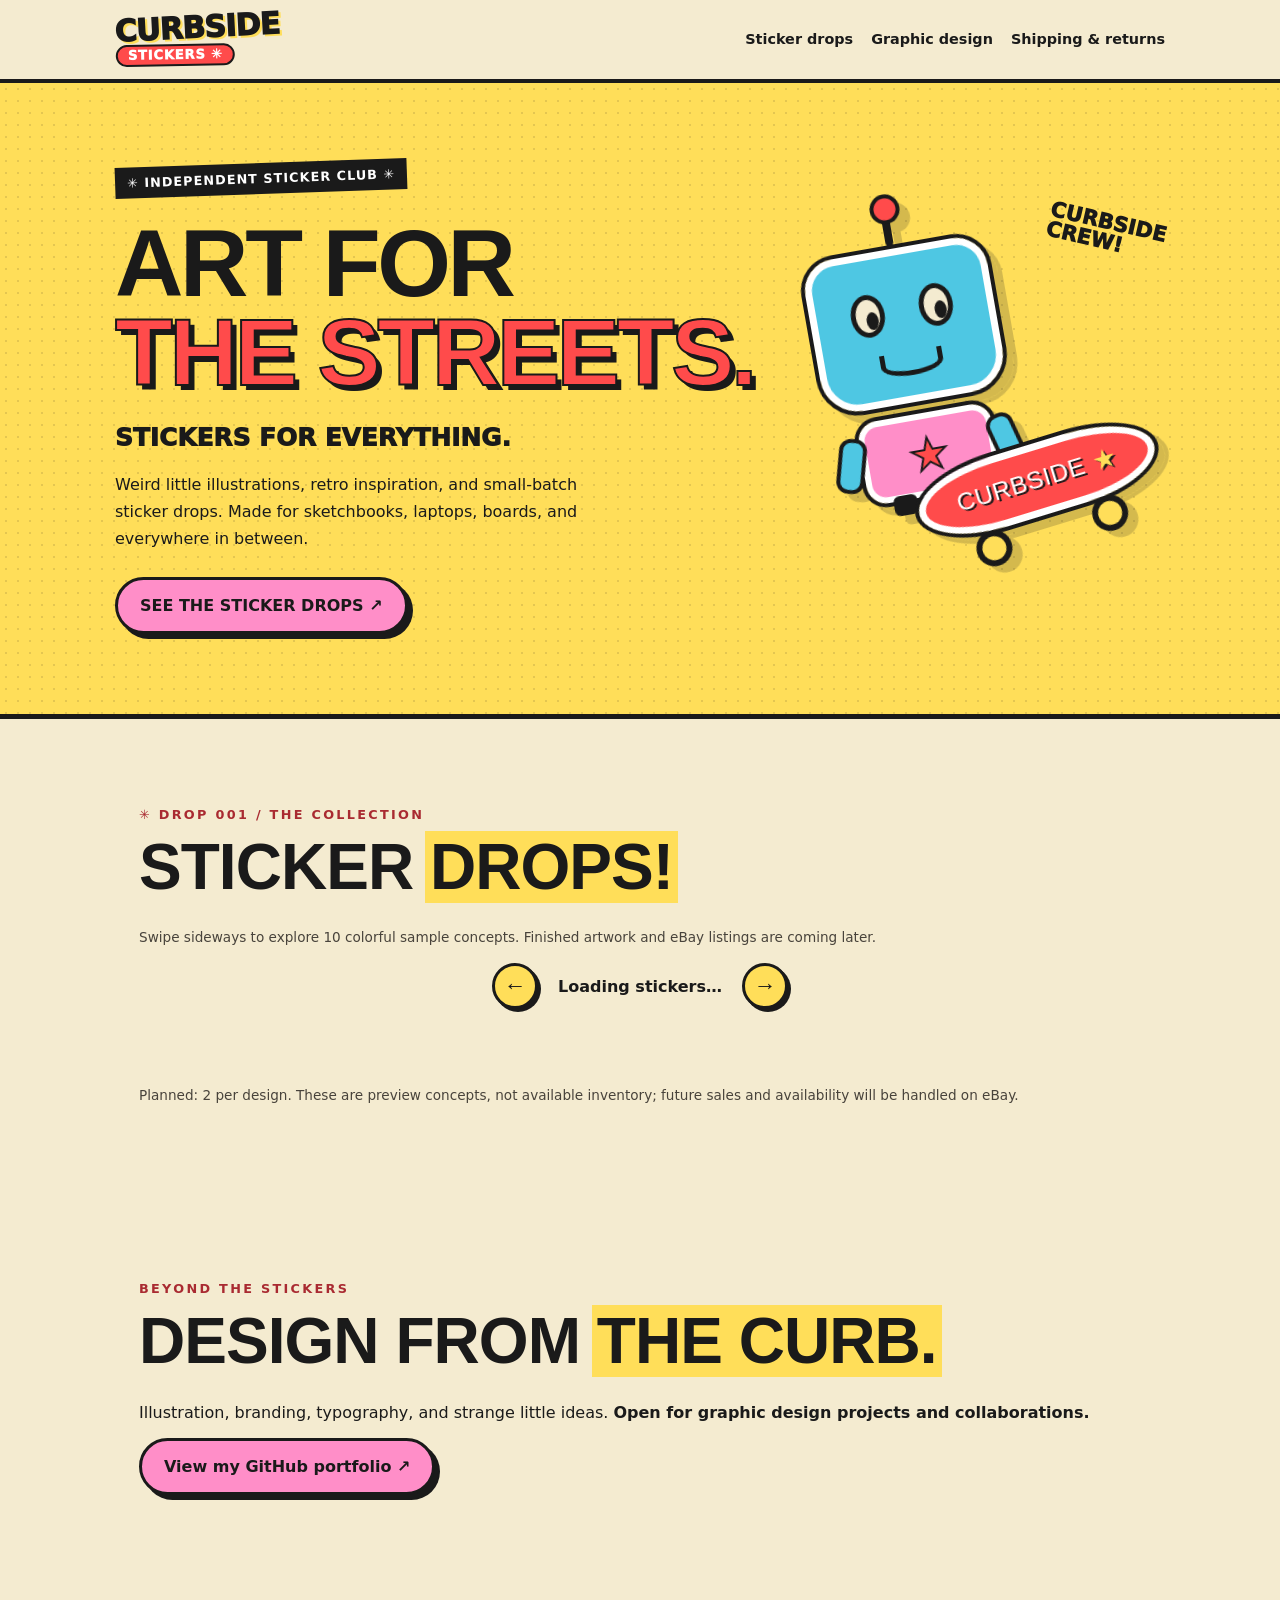
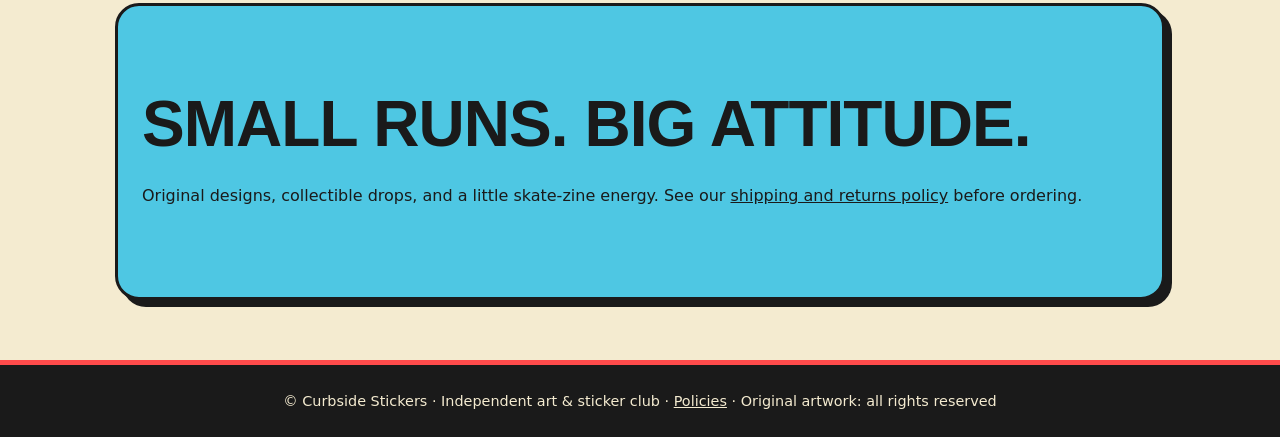
==== index.html @ 022759af "Set every sticker edition size to two copies" ====
<!DOCTYPE html>
<html lang="en">
<head>
  <!-- 💙 BLUE / HOMEPAGE: HTML creates the structure visitors see.
       BEGINNER TIP: Edit words between tags; leave <tags> intact.
       Change sticker details in products.json instead of here. -->
  <meta charset="UTF-8">
  <meta name="viewport" content="width=device-width, initial-scale=1">
  <meta name="description" content="Curbside Stickers — original skate-inspired sticker art, limited-edition drops, and independent graphic design.">
  <meta name="referrer" content="strict-origin-when-cross-origin">
  <title>Curbside Stickers</title>
  <link rel="stylesheet" href="style.css">
  <!-- defer means load the script without blocking the page. -->
  <script src="catalog.js" defer></script>
  <script src="portfolio.js" defer></script>
</head>
<body>
  <!-- 💙 SECTION 1: HEADER = logo and navigation links. -->
  <header>
    <a class="logo" href="./"><span class="logo-main">CURBSIDE</span><span class="logo-sub">STICKERS ✳</span></a>
    <nav aria-label="Main navigation">
      <a href="#drops">Sticker drops</a>
      <a href="#portfolio">Graphic design</a>
      <a href="policies.html">Shipping &amp; returns</a>
    </nav>
  </header>

  <main>
    <!-- HERO: the welcome area. -->
    <section class="hero">
      <div class="hero-copy"><span class="eyebrow hero-tag">✳ INDEPENDENT STICKER CLUB ✳</span>
      <h1>ART FOR<br><em>THE STREETS.</em></h1>
      <p class="hero-kicker">STICKERS FOR EVERYTHING.</p>
      <p>Weird little illustrations, retro inspiration, and small-batch sticker drops. Made for sketchbooks, laptops, boards, and everywhere in between.</p>
      <a class="button" href="#drops">SEE THE STICKER DROPS ↗</a></div>
      <div class="hero-art" aria-label="Cartoon robot and skateboard illustration" role="img"><div class="cartoon-robot"><div class="robot-antenna"></div><div class="robot-head"><span class="robot-eye"></span><span class="robot-eye"></span><span class="robot-mouth"></span></div><div class="robot-body"><span class="robot-heart">★</span></div><div class="robot-feet"></div></div><div class="cartoon-board"><div class="board-deck"><span>CURBSIDE</span><span class="board-star">★</span></div><div class="board-wheel wheel-one"></div><div class="board-wheel wheel-two"></div></div><div class="hero-scribble">CURBSIDE<br>CREW!</div></div>
    </section>

    <!--
      PRODUCT CATALOG
      ===============
      To add, hide, or edit stickers, open products.json.
      catalog.js automatically builds the cards inside #products.
      You never have to copy/paste HTML for each new sticker.
    -->
    <!-- 💙 SECTION 3: STICKER GALLERY. JavaScript fills #products using products.json. -->
    <section id="drops" class="section" aria-labelledby="drops-title">
      <p class="eyebrow">✳ DROP 001 / THE COLLECTION</p>
      <h2 id="drops-title">STICKER <span class="highlight">DROPS!</span></h2>
      <p class="muted">Swipe sideways to explore 10 colorful sample concepts. Finished artwork and eBay listings are coming later.</p>
      <!-- 💙 Carousel controls: buttons work with touch swiping and keyboard arrows. -->
      <div class="carousel-controls" aria-label="Sticker carousel controls">
        <button class="carousel-arrow" id="sticker-prev" type="button" aria-label="Previous sticker">←</button>
        <span id="sticker-position" role="status" aria-live="polite">Loading stickers…</span>
        <button class="carousel-arrow" id="sticker-next" type="button" aria-label="Next sticker">→</button>
      </div>
      <div id="products" class="products" aria-label="Swipeable sticker collection" tabindex="0"></div>
      <p class="muted">Planned: 2 per design. These are preview concepts, not available inventory; future sales and availability will be handled on eBay.</p>
    </section>

    <!-- PORTFOLIO: concise introduction, GitHub link, and optional project cards. -->
    <section id="portfolio" class="section" aria-labelledby="portfolio-heading">
      <p class="eyebrow">BEYOND THE STICKERS</p>
      <h2 id="portfolio-heading">DESIGN FROM <span class="highlight">THE CURB.</span></h2>
      <p>Illustration, branding, typography, and strange little ideas. <strong>Open for graphic design projects and collaborations.</strong></p>
      <a class="button" href="https://github.com/Wonka15" target="_blank" rel="noopener noreferrer">View my GitHub portfolio ↗</a>
      <!-- This stays empty until you publish real work in projects.json. -->
      <div id="portfolio-projects" class="portfolio-grid"></div>
    </section>

    <section class="section info">
      <h2>SMALL RUNS. BIG ATTITUDE.</h2>
      <p>Original designs, collectible drops, and a little skate-zine energy.
        See our <a href="policies.html">shipping and returns policy</a> before ordering.
      </p>
    </section>
  </main>
  <!-- 💙 SECTION 5: FOOTER = small print at the bottom. -->
  <footer>© Curbside Stickers · Independent art &amp; sticker club · <a href="policies.html">Policies</a> · Original artwork: all rights reserved</footer>
</body>
</html>
---- style.css ----
/*
  CURBSIDE STICKERS — DESIGN SYSTEM
  ====================================
  CSS controls HOW the HTML looks.

  Beginner vocabulary:
  - selector: which element we are styling (example: .hero)
  - property: what we change (example: background)
  - value: the new setting (example: #e8e5ff)

  Tip: edit ONE value, save, then refresh the page to see the result.
*/

/* 💚 GREEN / CSS MAP
   COLORS: edit the :root variables in section 16 for the current brand palette.
   SIZES: px = fixed pixels, rem = scalable text-based units, % = relative.
   MOBILE: @media rules adapt the layout to narrow screens.
   IMPORTANT: later CSS rules can override earlier ones.
   Avoid deleting older rules until you understand the cascade.
*/

/* 1. GLOBAL COLORS AND DEFAULTS */
:root {
  font-family: ui-rounded, system-ui, -apple-system, sans-serif;
  color: #24243c;       /* Main ink color */
  background: #fffaf3;  /* Cream page background */
}

/* border-box keeps padding inside an element's declared width. */
* { box-sizing: border-box; }
body { margin: 0; }
a { color: inherit; }

/* 2. HEADER AND NAVIGATION */
header {
  display: flex;
  align-items: center;
  justify-content: space-between;
  gap: 16px;
  padding: 22px max(24px, calc((100vw - 1050px) / 2));
  background: #fff;
  border-bottom: 2px solid #24243c;
}
header a { text-decoration: none; }
.logo { font-weight: 900; font-size: 1.2rem; }
nav { display: flex; gap: 18px; font-size: .9rem; }

/* 3. HERO — the big colorful welcome section */
.hero {
  padding: 100px 24px 110px;
  text-align: center;
  background: #e8e5ff;
}
.eyebrow {
  font-size: .8rem;
  letter-spacing: .18em;
  font-weight: 900;
  color: #6854a9;
}
h1 {
  font-size: clamp(3.4rem, 9vw, 6.5rem);
  line-height: 1.04;
  margin: 22px 0;
}
h1 em { color: #e45b8d; font-style: normal; }
.hero p { max-width: 480px; margin: 0 auto 28px; line-height: 1.7; }

/* Shared button style: reused by the hero and product card. */
.button {
  display: inline-block;
  background: #24243c;
  color: white;
  padding: 16px 22px;
  border-radius: 14px;
  text-decoration: none;
  font-weight: 800;
  box-shadow: 5px 5px 0 #e45b8d;
}
.button:focus-visible, a:focus-visible {
  outline: 3px solid #e45b8d;
  outline-offset: 4px;
}

/* 4. PAGE SECTIONS */
.section { max-width: 1050px; margin: auto; padding: 76px 24px; }
h2 { font-size: 2.4rem; margin: 10px 0 30px; }

/* 5. PRODUCT CARD — two columns on large screens */
.product {
  display: grid;
  grid-template-columns: 1fr 1fr;
  border: 2px solid #24243c;
  border-radius: 22px;
  overflow: hidden;
  background: white;
  box-shadow: 9px 9px 0 #d8d1fa;
}

/* 6. STICKER ART CONTAINER AND LEGACY ILLUSTRATION STYLES */
.art {
  min-height: 420px;
  background: radial-gradient(circle, #ffe7b0 0 20%, #f4b8cb 70%);
  display: grid;
  place-items: center;
  padding: 35px;
}
.sticker {
  background: #fffef5;
  border: 8px solid white;
  border-radius: 42px;
  transform: rotate(-7deg);
  padding: 34px 20px;
  text-align: center;
  box-shadow: 0 14px 30px #24243c33;
  font-weight: 900;
  letter-spacing: .08em;
}
.computer {
  background: #ddd4bf;
  width: 160px;
  height: 170px;
  border: 7px solid #746e66;
  border-radius: 20px 20px 12px 12px;
  margin: 0 auto 18px;
  padding: 20px;
}
.screen {
  background: #8bc9bc;
  border: 8px solid #5d5a56;
  border-radius: 10px;
  font-size: 38px;
  padding: 8px 0;
}
.slot { width: 60px; height: 6px; background: #746e66; margin: 16px auto; }

/* 7. PRODUCT TEXT, PRICE AND INVENTORY DEMO */
.details { padding: 38px; }
.pill {
  display: inline-block;
  background: #d6f2e4;
  border-radius: 30px;
  padding: 8px 12px;
  font-size: .75rem;
  font-weight: 900;
}
h3 { font-size: 2rem; margin-bottom: 12px; }
.details p { line-height: 1.65; }
.price { display: block; font-size: 2rem; margin: 22px 0; }
.price small { font-size: .8rem; color: #777; }
.meter { height: 12px; background: #eee; border-radius: 20px; overflow: hidden; }
.meter span { display: block; width: 100%; height: 100%; background: #68bea6; }
.muted { color: #666; font-size: .85rem; }
.disabled { background: #777; box-shadow: none; cursor: not-allowed; }

/* 8. BOTTOM INFORMATION AND FOOTER */
.info { background: #fdf0dc; border-radius: 24px; margin-bottom: 60px; }
footer { padding: 28px; text-align: center; background: #24243c; color: white; font-size: .9rem; }

/* 9. MOBILE LAYOUT
   @media means "only apply these styles when the screen is small".
   On an iPad or phone, the product changes from two columns to one. */
@media (max-width: 700px) {
  header { padding: 18px; flex-wrap: wrap; }
  nav { font-size: .8rem; }
  .hero { padding: 75px 20px; }
  .product { grid-template-columns: 1fr; }
  .art { min-height: 310px; }
  .details { padding: 25px; }
}

/* 10. CATALOG: cards are generated from products.json by catalog.js. */
.product-image img { display: block; width: 100%; height: 100%; max-height: 100%; object-fit: contain; }
.product-image .sticker { max-width: 100%; overflow-wrap: anywhere; }

/*
  11. SWIPEABLE SHOWCASE
  =====================
  CSS scroll-snap makes a smooth horizontal gallery without a library.
  On touchscreens: swipe left or right.
  On a desktop: trackpad-scroll sideways, or use Shift + mouse wheel.
*/
.products {
  display: flex;
  overflow-x: auto;
  scroll-snap-type: x mandatory;
  scroll-padding-inline: 8px;
  gap: 22px;
  padding: 12px 8px 26px;
  -webkit-overflow-scrolling: touch;
}
.products .product {
  flex: 0 0 min(84vw, 360px);
  display: flex;
  flex-direction: column;
  scroll-snap-align: start;
  box-shadow: 5px 5px 0 #d8d1fa;
}
.products .art { min-height: 270px; height: 270px; padding: 22px; }
.products .details { padding: 22px; }
.products h3 { font-size: 1.5rem; }
.products .price { font-size: 1.5rem; }
.artwork-link { display: block; text-decoration: none; }
.artwork-link:hover .art { filter: brightness(1.04); }
.artwork-link:focus-visible { outline: 3px solid #e45b8d; outline-offset: -3px; }
.products .sticker { font-size: .9rem; }

/* 12. GRAPHIC DESIGN PORTFOLIO — independent of the sticker shop */
.portfolio-grid {
  display: grid;
  grid-template-columns: repeat(auto-fit, minmax(min(100%, 260px), 1fr));
  gap: 24px;
}
.portfolio-card {
  padding: 18px;
  border: 2px solid #24243c;
  border-radius: 22px;
  background: white;
  box-shadow: 6px 6px 0 #d8d1fa;
}
.portfolio-card h3 { font-size: 1.35rem; margin: 12px 0; }
.portfolio-card p { line-height: 1.6; }
.portfolio-art {
  display: grid;
  place-items: center;
  aspect-ratio: 4 / 3;
  border-radius: 14px;
  overflow: hidden;
  background: linear-gradient(135deg, #e8e5ff, #f4b8cb 55%, #ffe7b0);
}
.portfolio-art img { width: 100%; height: 100%; object-fit: cover; }
.portfolio-placeholder { font-weight: 900; letter-spacing: .12em; color: #6854a9; }
.portfolio-link { display: inline-block; font-weight: 800; margin-top: 8px; }

/* 13. Portfolio spacing */
.portfolio-grid { margin-top: 32px; }

/* 14. TEN SAMPLE STICKER ILLUSTRATIONS
   These decorative demo designs appear whenever product.image is empty.
   To replace one, upload an image and change its path in products.json.
*/
.demo-stage { width:100%; height:100%; min-height:225px; display:grid; place-items:center; background:var(--demo-bg); border-radius:18px; overflow:hidden; }
.demo-diecut { width:80%; min-height:185px; padding:12px; background:#fffefa; border:8px solid #fff; border-radius:38% 42% 35% 40%; box-shadow:0 9px 0 #24243c20,0 15px 30px #24243c22; display:flex; flex-direction:column; align-items:center; justify-content:center; gap:3px; transform:rotate(-6deg); color:var(--demo-ink); text-align:center; }
.demo-sparkle { font-size:1rem; letter-spacing:.4em; }
.demo-emoji { font-size:4.5rem; line-height:1.25; filter:drop-shadow(2px 5px 0 #24243c16); }
.demo-wordmark { font-size:clamp(1.05rem,2vw,1.35rem); font-weight:1000; letter-spacing:.045em; line-height:1.15; }
.demo-caption { font-size:.55rem; font-weight:900; letter-spacing:.14em; margin-top:6px; }

/* 15. ACCESSIBILITY AND MOBILE POLISH */
.products { overscroll-behavior-inline: contain; }
.products .product { min-width: 0; }
.products .details { overflow-wrap: anywhere; }
@media (max-width: 700px) { nav { flex-wrap: wrap; } .section { padding: 56px 20px; } h2 { font-size: clamp(1.8rem, 7vw, 2.4rem); } }
@media (prefers-reduced-motion: reduce) { .products { scroll-behavior: auto; } }

/*
  16. CURBSIDE CARTOON CLUB — BRAND THEME
  =======================================
  Change the colors below to customize the whole site.
  This section intentionally overrides earlier starter styles.
*/
:root {
  --ink: #1a1a1a; --paper: #f4ebd0; --red: #ff4b4b;
  --yellow: #ffde59; --blue: #4ec7e3; --pink: #ff8ec8;
  --mint: #b6f3c0;
  color: var(--ink); background: var(--paper);
  font-family: "Trebuchet MS", ui-rounded, system-ui, sans-serif;
}
body { background: var(--paper); }
header { background: var(--paper); border-bottom: 4px solid var(--ink); padding-block: 14px; }
.logo { display: inline-flex; flex-direction: column; align-items: flex-start; transform: rotate(-3deg); line-height: .94; letter-spacing: -.05em; font-weight: 1000; }
.logo-main { color: var(--ink); font-size: clamp(1.3rem, 3vw, 1.9rem); text-shadow: 2px 2px 0 var(--yellow); }
.logo-sub { background: var(--red); border: 2px solid var(--ink); border-radius: 40px; padding: 3px 10px; color: white; font-size: .82rem; letter-spacing: .06em; transform: rotate(2deg); }
nav a { font-weight: 900; }
nav a:hover { text-decoration: underline; text-decoration-thickness: 3px; text-decoration-color: var(--red); }
.hero { position: relative; isolation: isolate; display: grid; grid-template-columns: minmax(0, 1.3fr) minmax(210px, .7fr); gap: 30px; align-items: center; text-align: left; padding: 80px max(24px, calc((100vw - 1050px)/2)); background: var(--yellow); overflow: hidden; border-bottom: 5px solid var(--ink); }
.hero::before { content: ""; position: absolute; inset: 0; z-index: -1; opacity: .12; background-image: radial-gradient(var(--ink) 1.1px, transparent 1.1px); background-size: 12px 12px; }
.hero h1 { font-family: Impact, "Arial Black", sans-serif; font-weight: 900; font-size: clamp(3.4rem, 7.4vw, 7rem); letter-spacing: -.035em; line-height: .94; margin: 25px 0 12px; }
.hero h1 em { color: var(--red); -webkit-text-stroke: 2px var(--ink); text-shadow: 5px 5px 0 var(--ink); }
.hero .eyebrow { display: inline-block; padding: 8px 12px; background: var(--ink); color: white; letter-spacing: .08em; transform: rotate(-2deg); }
.hero .hero-kicker { font-size: clamp(1.1rem, 2.5vw, 1.55rem); font-weight: 1000; margin: 20px 0 12px; }
.hero p { margin: 0 0 24px; max-width: 520px; font-size: 1rem; }
.hero-art { position: relative; min-height: 350px; }
.hero-sticker { position: absolute; display: grid; place-items: center; border: 9px solid white; outline: 3px solid var(--ink); box-shadow: 9px 11px 0 #1a1a1a33; font-family: "Arial Black", sans-serif; font-weight: 900; }
.hero-smile { width: 190px; height: 190px; border-radius: 50%; background: var(--pink); color: var(--ink); font-size: 10rem; top: 5%; left: 4%; transform: rotate(-14deg); }
.hero-bolt { width: 125px; height: 150px; border-radius: 35% 40% 30% 35%; background: var(--blue); font-size: 5rem; top: 42%; right: 1%; transform: rotate(18deg); }
.hero-skate { width: 100px; height: 100px; border-radius: 36%; background: var(--mint); font-size: 5rem; bottom: 2%; left: 3%; transform: rotate(12deg); }
.hero-scribble { position: absolute; right: 0; top: 0; transform: rotate(13deg); font-size: 1.3rem; font-weight: 1000; line-height: .95; }
.button { border: 3px solid var(--ink); background: var(--pink); color: var(--ink); box-shadow: 5px 5px 0 var(--ink); border-radius: 100px; transition: transform .15s ease, box-shadow .15s ease; }
.button:hover { transform: translate(-2px,-2px); box-shadow: 7px 7px 0 var(--ink); }
.button:focus-visible, a:focus-visible { outline: 3px dashed var(--red); outline-offset: 5px; }
.section h2 { font-family: Impact, "Arial Black", sans-serif; font-size: clamp(2.3rem, 5vw, 4rem); line-height: 1; letter-spacing: -.015em; }
.highlight { background: var(--yellow); box-shadow: 5px 0 0 var(--yellow), -5px 0 0 var(--yellow); }
.eyebrow { color: #a92a31; }
.product, .portfolio-card { border: 3px solid var(--ink); border-radius: 18px; box-shadow: 7px 7px 0 var(--ink); }
.products .product { box-shadow: 7px 7px 0 var(--ink); }
.products .art { background: var(--mint); }
.pill { background: var(--yellow); border: 2px solid var(--ink); letter-spacing: .06em; }
.demo-stage { border: 2px dashed #1a1a1a55; }
.demo-diecut { border: 7px solid white; outline: 2px solid var(--ink); box-shadow: 6px 8px 0 #1a1a1a44; }
.demo-wordmark { font-family: Impact, "Arial Black", sans-serif; font-size: 1.45rem; }
.demo-caption { letter-spacing: .06em; }
.muted { color: #48433b; }
.disabled { background: #e3dfd5; color: #4c4944; border-color: #777; cursor: default; }
.info { background: var(--blue); border: 3px solid var(--ink); box-shadow: 7px 7px 0 var(--ink); }
.portfolio-art { background: linear-gradient(130deg, var(--pink), var(--yellow), var(--mint)); }
footer { background: var(--ink); color: var(--paper); border-top: 5px solid var(--red); }
@media (max-width: 760px) {
  .hero { grid-template-columns: 1fr; padding: 64px 24px 44px; }
  .hero-art { min-height: 230px; max-width: 350px; width: 100%; margin: 0 auto; }
  .hero-smile { width: 145px; height: 145px; font-size: 7.5rem; }
  .hero-bolt { width: 95px; height: 120px; font-size: 3.5rem; }
  .hero-skate { width: 75px; height: 75px; font-size: 3.5rem; }
  nav { gap: 12px; }
}
@media (prefers-reduced-motion: reduce) { .button { transition: none; } }

/* 17. HERO ICON FIX — make the artwork readable on phones and tablets.
   Emoji render at different visual sizes on Apple/Android. Use a CSS-drawn
   lightning bolt and smile instead of relying on platform emoji glyphs. */
.hero-art { width: 100%; min-width: 0; }
.hero-sticker { line-height: 1; }
.hero-smile { font-size: 0; }
.hero-smile::before {
  content: ""; width: 64%; height: 64%; border: 8px solid var(--ink);
  border-radius: 50%; background:
    radial-gradient(circle at 32% 38%, var(--ink) 0 7%, transparent 8%),
    radial-gradient(circle at 68% 38%, var(--ink) 0 7%, transparent 8%),
    var(--pink);
}
.hero-smile::after {
  content: ""; position: absolute; width: 35%; height: 17%;
  border-bottom: 9px solid var(--ink); border-radius: 0 0 60% 60%;
  top: 50%;
}
.hero-bolt { font-size: 0; }
.hero-bolt::before {
  content: ""; width: 75%; height: 83%; background: var(--ink);
  clip-path: polygon(58% 0, 8% 53%, 44% 53%, 29% 100%, 95% 39%, 57% 39%, 76% 0);
}
.hero-skate { font-size: clamp(4rem, 8vw, 6.5rem); }
@media (max-width: 760px) {
  .hero-art { min-height: 320px; max-width: 390px; }
  .hero-smile { width: 190px; height: 190px; top: 4%; left: 4%; }
  .hero-bolt { width: 135px; height: 155px; top: 43%; right: 2%; }
  .hero-skate { width: 95px; height: 95px; bottom: 0; left: 7%; font-size: 5rem; }
  .hero-scribble { right: 4%; top: 4%; }
}
@media (max-width: 370px) {
  .hero-art { min-height: 280px; }
  .hero-smile { width: 155px; height: 155px; }
  .hero-bolt { width: 112px; height: 130px; }
  .hero-skate { width: 80px; height: 80px; font-size: 4rem; }
}

/* 18. ORIGINAL CARTOON ROBOT + SKATEBOARD
   CSS shapes instead of platform-dependent emoji or external image files.
   Edit the dimensions here to resize the homepage illustrations. */
.hero-art { min-height: 370px; }
.cartoon-robot { position: absolute; z-index: 2; width: 195px; height: 278px; top: 5%; left: 2%; transform: rotate(-10deg); filter: drop-shadow(9px 10px 0 #1a1a1a30); }
.robot-antenna { position: absolute; width: 8px; height: 35px; top: -23px; left: 93px; background: var(--ink); border-radius: 5px; }
.robot-antenna::before { content: ""; position: absolute; width: 22px; height: 22px; background: var(--red); border: 4px solid var(--ink); border-radius: 50%; top: -17px; left: -10px; }
.robot-head { position: absolute; width: 185px; height: 155px; top: 15px; left: 5px; border: 7px solid white; outline: 4px solid var(--ink); border-radius: 32px 32px 38px 38px; background: var(--blue); display: flex; justify-content: space-evenly; align-items: center; }
.robot-eye { width: 34px; height: 43px; border: 5px solid var(--ink); border-radius: 50%; background: var(--paper); position: relative; transform: translateY(-15px); }
.robot-eye::after { content: ""; position: absolute; width: 12px; height: 18px; background: var(--ink); border-radius: 50%; top: 13px; left: 10px; }
.robot-mouth { position: absolute; width: 63px; height: 24px; border: 5px solid var(--ink); border-top: 0; border-radius: 0 0 50% 50%; bottom: 20px; left: 55px; }
.robot-body { position: absolute; top: 182px; left: 32px; width: 135px; height: 83px; background: var(--pink); border: 6px solid white; outline: 4px solid var(--ink); border-radius: 20px; display: grid; place-items: center; }
.robot-body::before, .robot-body::after { content: ""; position: absolute; width: 20px; height: 47px; background: var(--blue); border: 4px solid var(--ink); border-radius: 12px; top: 7px; }
.robot-body::before { left: -31px; transform: rotate(15deg); }
.robot-body::after { right: -31px; transform: rotate(-15deg); }
.robot-heart { color: var(--red); font-size: 2.8rem; -webkit-text-stroke: 2px var(--ink); }
.robot-feet { position: absolute; bottom: -2px; left: 56px; width: 24px; height: 20px; background: var(--ink); box-shadow: 61px 0 var(--ink); border-radius: 6px; }
.cartoon-board { position: absolute; z-index: 3; width: 245px; height: 125px; right: 0; bottom: 6%; transform: rotate(-17deg); filter: drop-shadow(8px 9px 0 #1a1a1a30); }
.board-deck { position: absolute; width: 100%; height: 72px; top: 7px; border: 7px solid white; outline: 4px solid var(--ink); border-radius: 45% 45% 43% 43% / 65% 65% 65% 65%; background: var(--red); display: flex; align-items: center; justify-content: center; gap: 8px; font-family: Impact, "Arial Black", sans-serif; font-size: 1.55rem; letter-spacing: .025em; color: white; text-shadow: 2px 2px 0 var(--ink); }
.board-star { color: var(--yellow); font-size: 1.7rem; }
.board-wheel { position: absolute; width: 36px; height: 36px; border: 6px solid var(--ink); background: var(--yellow); border-radius: 50%; top: 78px; }
.wheel-one { left: 44px; } .wheel-two { right: 44px; }
@media (max-width: 760px) {
  .hero-art { min-height: 350px; max-width: 390px; }
  .cartoon-robot { left: 4%; top: 8%; }
  .cartoon-board { right: 0; bottom: 4%; }
}
@media (max-width: 370px) {
  .hero-art { min-height: 320px; }
  .cartoon-robot { transform: rotate(-10deg) scale(.83); transform-origin: top left; }
  .cartoon-board { transform: rotate(-17deg) scale(.82); transform-origin: bottom right; }
}

/* 19. 🛹 COVER-FLOW STICKER CAROUSEL
   The centered card grows; neighboring cards gently shrink and fade.
   Touch scrolling still works normally. The buttons also work on desktop.
*/
.products {
  scroll-padding-inline: 0;
  padding: 22px max(12px, calc((100% - min(74vw, 380px)) / 2)) 34px;
  align-items: stretch;
  scroll-snap-type: x mandatory;
  scroll-behavior: smooth;
}
.products .product {
  flex: 0 0 min(74vw, 380px);
  scroll-snap-align: center;
  transform: scale(.88);
  opacity: .72;
  filter: saturate(.7);
  transition: transform .32s ease, opacity .32s ease, filter .32s ease, box-shadow .32s ease;
  will-change: transform;
}
.products .product.is-focused {
  transform: scale(1);
  opacity: 1;
  filter: none;
  box-shadow: 9px 9px 0 var(--ink);
}
.carousel-controls {
  display: flex;
  justify-content: center;
  align-items: center;
  gap: 20px;
  margin: 18px 0 8px;
}
.carousel-arrow {
  border: 3px solid var(--ink);
  border-radius: 50%;
  width: 46px;
  height: 46px;
  background: var(--yellow);
  color: var(--ink);
  font-size: 1.4rem;
  font-weight: 900;
  cursor: pointer;
  box-shadow: 3px 3px 0 var(--ink);
}
.carousel-arrow:disabled { opacity: .35; cursor: default; box-shadow: none; }
.carousel-arrow:focus-visible, .products:focus-visible { outline: 3px dashed var(--red); outline-offset: 4px; }
#sticker-position { font-weight: 900; min-width: 55px; text-align: center; }
@media (prefers-reduced-motion: reduce) {
  .products { scroll-behavior: auto; }
  .products .product { transition: none; filter: none; }
}
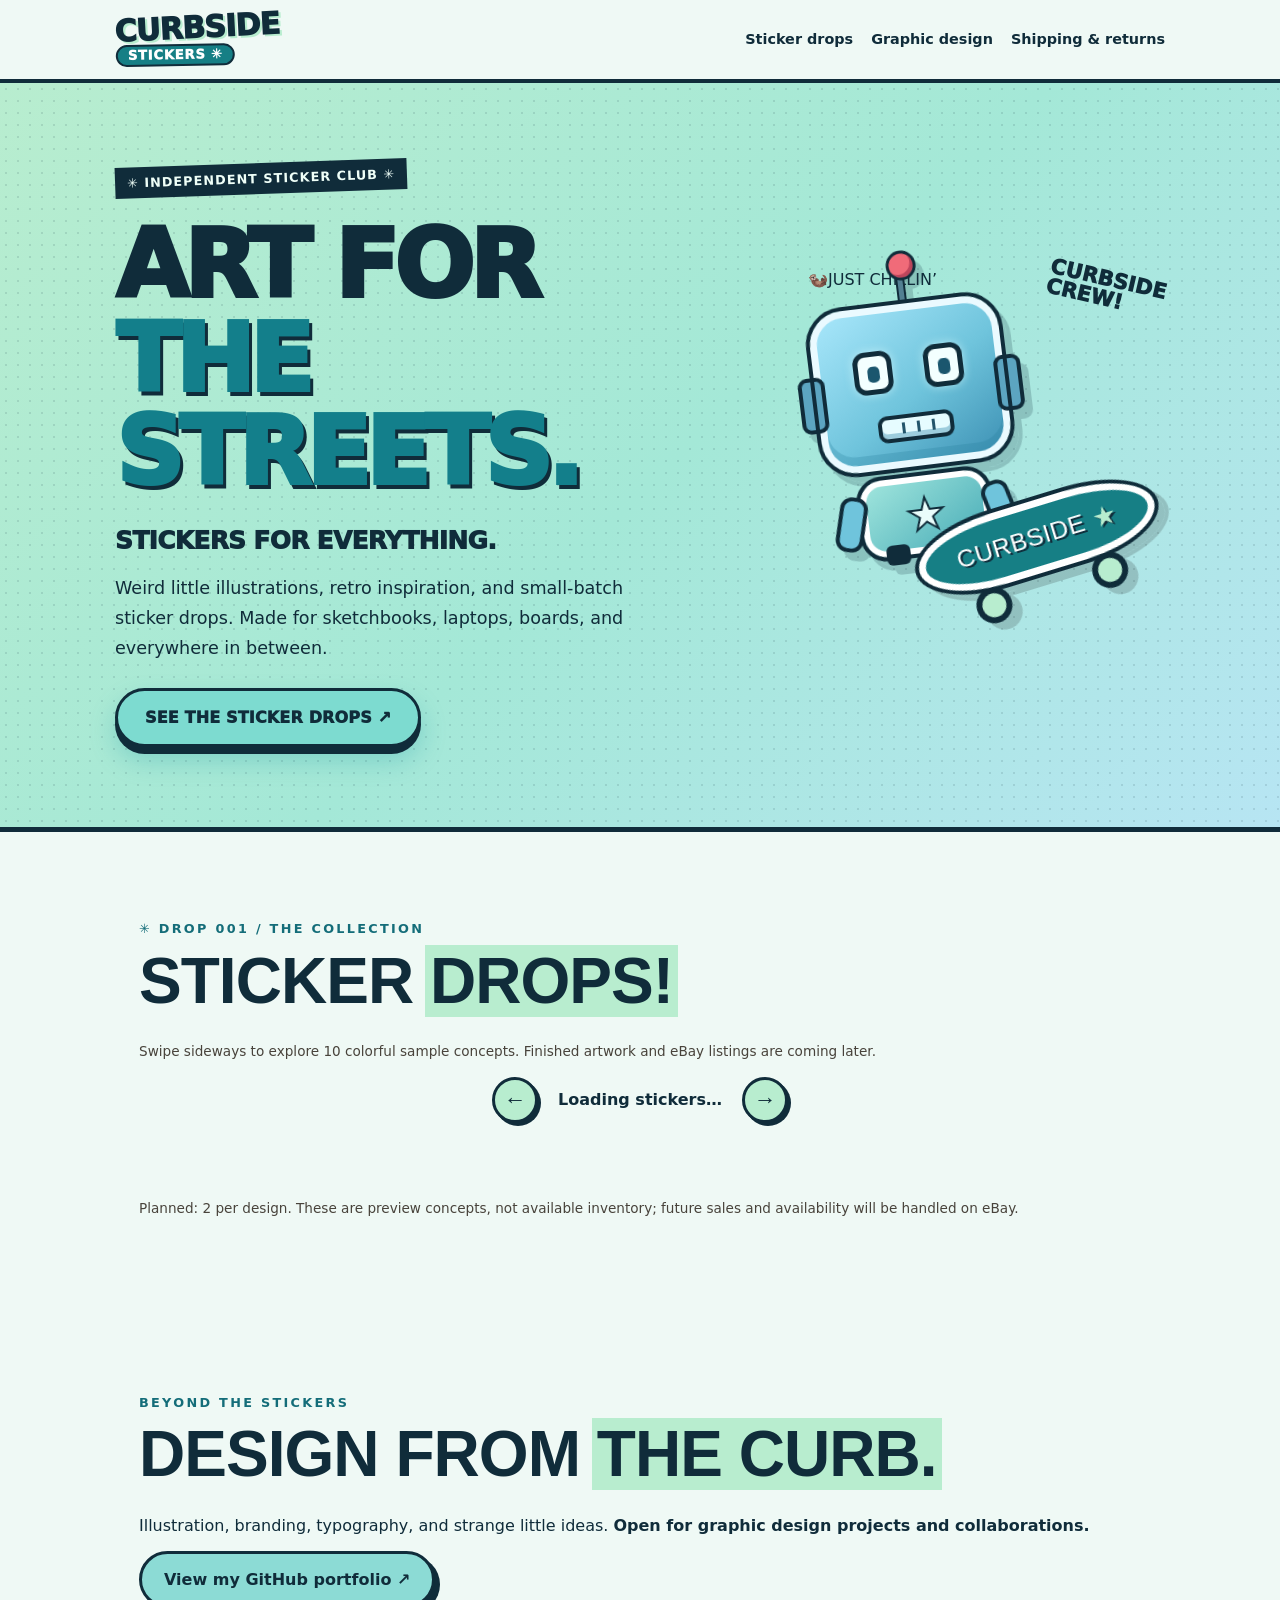
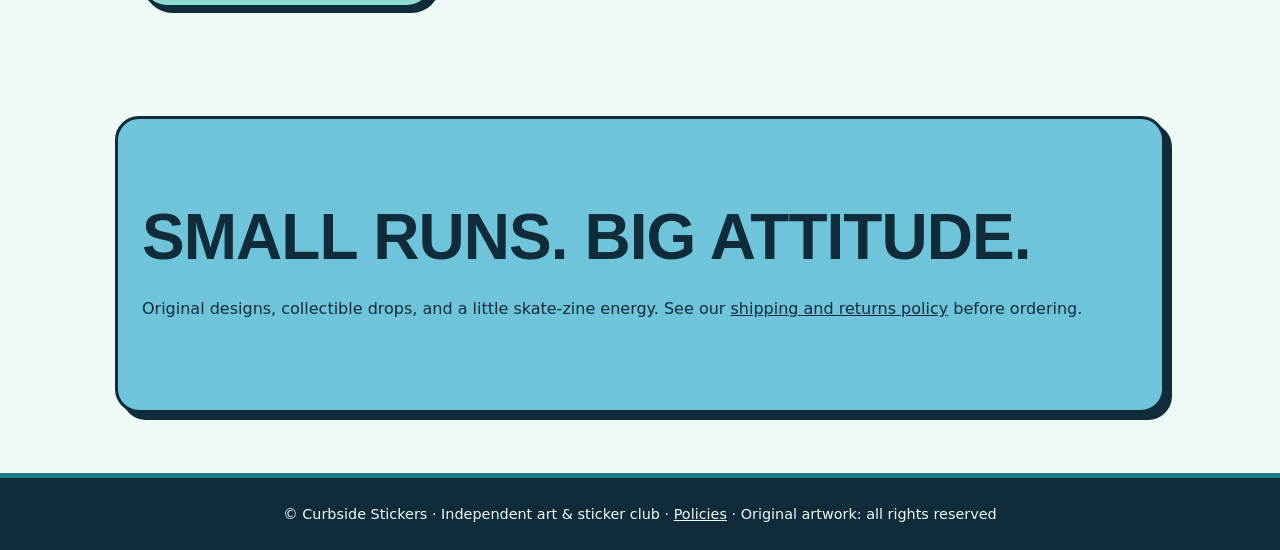
==== commit 25a70414: "Add chilled-out otter buddy beside homepage robot" ====
--- a/index.html
+++ b/index.html
@@ -33,7 +33,7 @@
       <p class="hero-kicker">STICKERS FOR EVERYTHING.</p>
       <p>Weird little illustrations, retro inspiration, and small-batch sticker drops. Made for sketchbooks, laptops, boards, and everywhere in between.</p>
       <a class="button" href="#drops">SEE THE STICKER DROPS ↗</a></div>
-      <div class="hero-art" aria-label="Cartoon robot and skateboard illustration" role="img"><div class="cartoon-robot"><div class="robot-antenna"></div><div class="robot-head"><span class="robot-eye"></span><span class="robot-eye"></span><span class="robot-mouth"></span></div><div class="robot-body"><span class="robot-heart">★</span></div><div class="robot-feet"></div></div><div class="cartoon-board"><div class="board-deck"><span>CURBSIDE</span><span class="board-star">★</span></div><div class="board-wheel wheel-one"></div><div class="board-wheel wheel-two"></div></div><div class="hero-scribble">CURBSIDE<br>CREW!</div></div>
+      <div class="hero-art" aria-label="Cartoon robot, chilled-out otter, and skateboard illustration" role="img"><div class="cartoon-robot"><div class="robot-antenna"></div><div class="robot-head"><span class="robot-eye"></span><span class="robot-eye"></span><span class="robot-mouth"></span></div><div class="robot-body"><span class="robot-heart">★</span></div><div class="robot-feet"></div></div><!-- 🦦 A relaxed otter hanging out with the robot. Decorative emoji, no download required. --><div class="chill-otter" aria-hidden="true"><span class="otter-emoji">🦦</span><span class="otter-caption">JUST CHILLIN’</span></div><div class="cartoon-board"><div class="board-deck"><span>CURBSIDE</span><span class="board-star">★</span></div><div class="board-wheel wheel-one"></div><div class="board-wheel wheel-two"></div></div><div class="hero-scribble">CURBSIDE<br>CREW!</div></div>
     </section>
 
     <!--
--- a/style.css
+++ b/style.css
@@ -437,3 +437,188 @@
   .products { scroll-behavior: auto; }
   .products .product { transition: none; filter: none; }
 }
+
+/* 20. ✨ POLISHED HERO — bubbly type + tactile, pressable call-to-action.
+   Beginner tip: change --hero-glow to adjust the soft pink halo.
+   The button moves DOWN when pressed, like a real arcade button. */
+:root { --hero-glow: rgba(255, 75, 130, .33); }
+.hero h1 {
+  font-family: "Arial Rounded MT Bold", "Trebuchet MS", ui-rounded, system-ui, sans-serif;
+  font-weight: 1000;
+  letter-spacing: -.055em;
+  line-height: .99;
+  text-wrap: balance;
+}
+.hero h1 em {
+  -webkit-text-stroke: 0;
+  color: var(--red);
+  text-shadow: 3px 4px 0 var(--ink);
+}
+.hero .hero-kicker {
+  font-family: "Arial Rounded MT Bold", "Trebuchet MS", ui-rounded, system-ui, sans-serif;
+  letter-spacing: -.025em;
+  font-weight: 1000;
+}
+.hero-copy > p:not(.hero-kicker) {
+  font-size: clamp(1rem, 1.7vw, 1.1rem);
+  line-height: 1.7;
+  max-width: 34rem;
+}
+.hero-copy > .button {
+  position: relative;
+  isolation: isolate;
+  background: var(--pink);
+  border: 3px solid var(--ink);
+  border-radius: 999px;
+  padding: 17px 27px;
+  font-family: "Arial Rounded MT Bold", "Trebuchet MS", ui-rounded, system-ui, sans-serif;
+  font-size: 1rem;
+  font-weight: 1000;
+  letter-spacing: .01em;
+  box-shadow: 0 7px 0 var(--ink), 0 13px 26px var(--hero-glow);
+  transform: translateY(0);
+  transition: transform .16s ease, box-shadow .16s ease, background .16s ease;
+  -webkit-tap-highlight-color: transparent;
+}
+.hero-copy > .button:hover {
+  background: #ffa9d1;
+  transform: translateY(-2px);
+  box-shadow: 0 9px 0 var(--ink), 0 16px 30px var(--hero-glow);
+}
+.hero-copy > .button:active {
+  transform: translateY(6px);
+  box-shadow: 0 1px 0 var(--ink), 0 3px 10px var(--hero-glow);
+  background: #ffb5d8;
+}
+.hero-copy > .button:focus-visible {
+  outline: 3px dashed var(--ink);
+  outline-offset: 7px;
+}
+@media (prefers-reduced-motion: reduce) {
+  .hero-copy > .button { transition: none; }
+}
+
+/* 21. 🌊 CURBSIDE COAST — cool green / teal / blue palette
+   Beginner tip: edit these six swatches to recolor the entire shop.
+   This section intentionally overrides the earlier warm palette.
+   Contrast: dark navy outlines keep buttons and text easy to read.
+*/
+:root {
+  --ink: #102c3a;       /* deep ocean navy: outlines and text */
+  --paper: #eff9f5;     /* pale sea-glass page */
+  --red: #167f85;       /* teal accent (legacy variable name) */
+  --yellow: #b8edcf;    /* mint green hero and highlights */
+  --blue: #6fc4dc;      /* sky blue panels */
+  --pink: #8cdbd5;      /* seafoam buttons and stickers */
+  --mint: #c8f2e3;      /* light mint artwork backgrounds */
+  --hero-glow: rgba(19, 143, 161, .28);
+}
+.hero { background: linear-gradient(135deg, #b8edcf 0%, #a4e8d7 52%, #b7e5f3 100%); }
+.hero h1 em { color: #137f8b; text-shadow: 3px 4px 0 var(--ink); }
+.hero-copy > .button { background: #7ddbd0; }
+.hero-copy > .button:hover { background: #a4ece1; }
+.hero-copy > .button:active { background: #63c9c2; }
+.logo-sub { background: #167f85; }
+.eyebrow { color: #146d79; }
+.hero .eyebrow { background: var(--ink); color: #effff8; }
+footer { border-top-color: #167f85; }
+
+/* 22. 🤖 FRIENDLY EMOJI ROBOT — drawn with CSS, no image downloads.
+   Inspired by the classic robot emoji: blue rounded head, square ears,
+   glowing eyes, small smiling grille, and a red-tipped antenna.
+   The rest of the hero illustration (including the skateboard) stays put.
+*/
+.cartoon-robot {
+  width: 200px;
+  height: 272px;
+  transform: rotate(-7deg);
+  filter: drop-shadow(7px 10px 0 #102c3a33);
+}
+.robot-antenna {
+  top: -20px;
+  left: 98px;
+  width: 9px;
+  height: 38px;
+  background: #527f92;
+  border: 2px solid var(--ink);
+  z-index: 1;
+}
+.robot-antenna::before {
+  width: 24px;
+  height: 24px;
+  top: -20px;
+  left: -10px;
+  background: #f06b79;
+  border: 3px solid var(--ink);
+  box-shadow: inset -3px -3px 0 #bd455c;
+}
+.robot-head {
+  top: 15px;
+  left: 5px;
+  width: 190px;
+  height: 163px;
+  background: linear-gradient(145deg, #a7e6fa 0%, #6fc4dc 55%, #3e92b5 100%);
+  border: 7px solid #eafaff;
+  outline: 4px solid var(--ink);
+  border-radius: 34px;
+  box-shadow: inset 0 -9px 0 #287d9d45;
+  z-index: 2;
+}
+.robot-head::before, .robot-head::after {
+  content: "";
+  position: absolute;
+  top: 56px;
+  width: 19px;
+  height: 48px;
+  background: #5ca5c1;
+  border: 4px solid var(--ink);
+  border-radius: 9px;
+  z-index: -1;
+}
+.robot-head::before { left: -24px; }
+.robot-head::after { right: -24px; }
+.robot-eye {
+  width: 39px;
+  height: 43px;
+  background: #f3ffff;
+  border: 5px solid var(--ink);
+  border-radius: 12px;
+  transform: translateY(-16px);
+  box-shadow: 0 0 10px #e0ffff90;
+}
+.robot-eye::after {
+  width: 12px;
+  height: 16px;
+  top: 10px;
+  left: 9px;
+  background: #1a566e;
+  border-radius: 5px;
+}
+.robot-mouth {
+  left: 51px;
+  bottom: 19px;
+  width: 76px;
+  height: 27px;
+  background: #e6fcff;
+  border: 4px solid var(--ink);
+  border-radius: 9px;
+  box-shadow: inset 0 -5px 0 #9dcddd;
+}
+.robot-mouth::after {
+  content: "";
+  position: absolute;
+  inset: 4px 8px;
+  background: repeating-linear-gradient(90deg, transparent 0 12px, #23556b 12px 15px);
+}
+.robot-body {
+  top: 188px;
+  left: 36px;
+  width: 128px;
+  height: 77px;
+  background: linear-gradient(145deg, #9ee4dc, #4aadb8);
+  border-radius: 22px;
+}
+.robot-heart { color: #e9fdfb; -webkit-text-stroke: 2px var(--ink); }
+@media (max-width: 370px) {
+  .cartoon-robot { transform: rotate(-7deg) scale(.83); }
+}
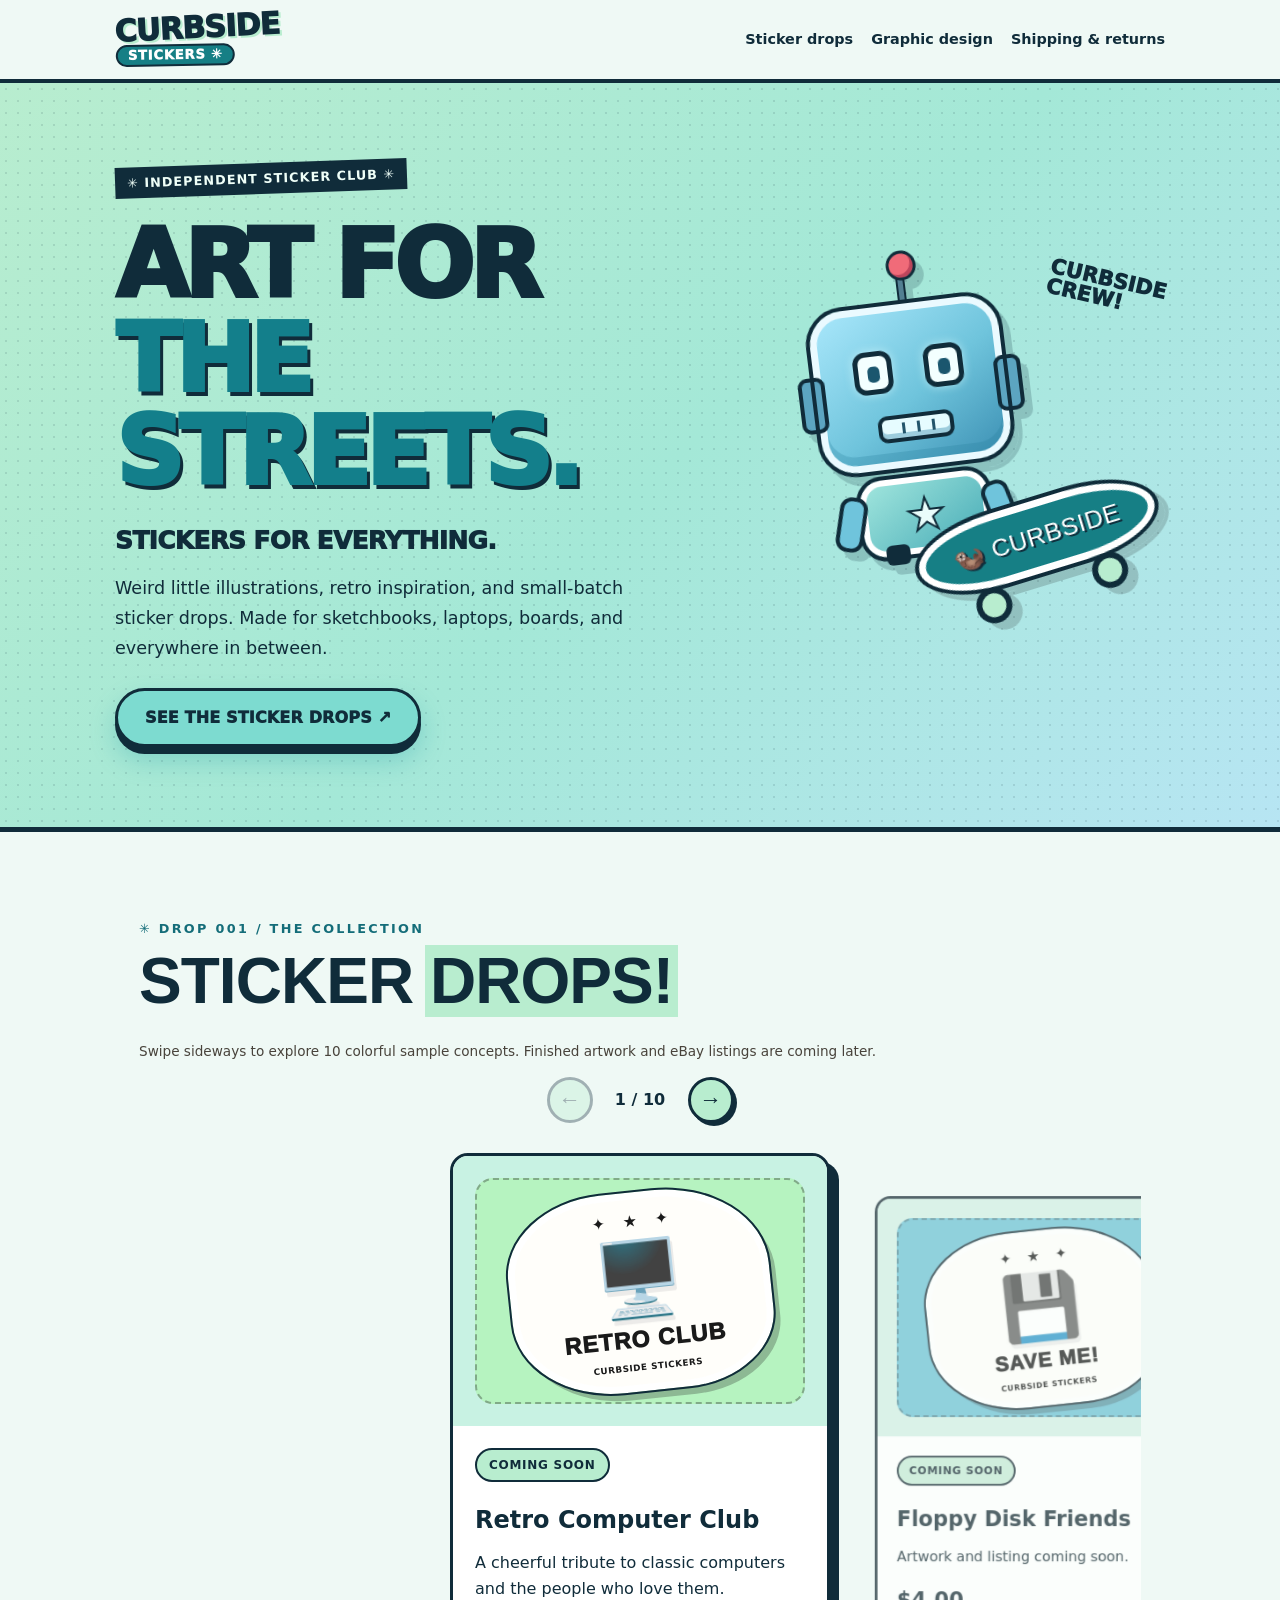
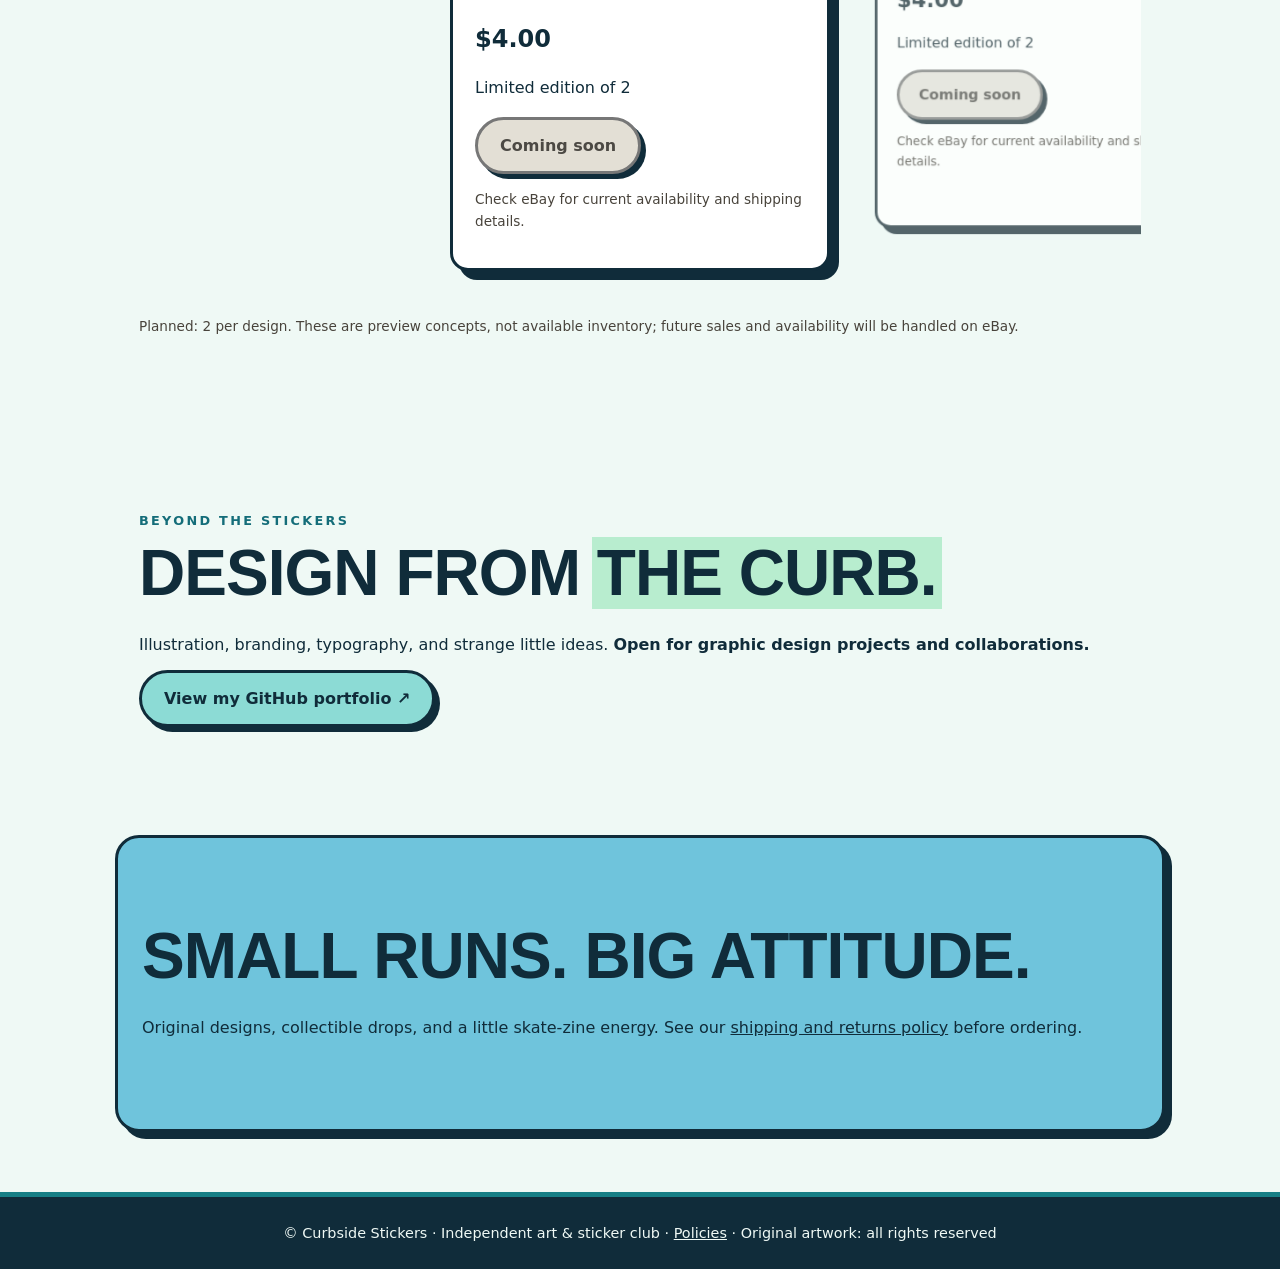
==== commit 5239dc79: "Align robot riding skateboard and place otter on griptape; refine hero typography" ====
--- a/index.html
+++ b/index.html
@@ -33,7 +33,26 @@
       <p class="hero-kicker">STICKERS FOR EVERYTHING.</p>
       <p>Weird little illustrations, retro inspiration, and small-batch sticker drops. Made for sketchbooks, laptops, boards, and everywhere in between.</p>
       <a class="button" href="#drops">SEE THE STICKER DROPS ↗</a></div>
-      <div class="hero-art" aria-label="Cartoon robot, chilled-out otter, and skateboard illustration" role="img"><div class="cartoon-robot"><div class="robot-antenna"></div><div class="robot-head"><span class="robot-eye"></span><span class="robot-eye"></span><span class="robot-mouth"></span></div><div class="robot-body"><span class="robot-heart">★</span></div><div class="robot-feet"></div></div><!-- 🦦 A relaxed otter hanging out with the robot. Decorative emoji, no download required. --><div class="chill-otter" aria-hidden="true"><span class="otter-emoji">🦦</span><span class="otter-caption">JUST CHILLIN’</span></div><div class="cartoon-board"><div class="board-deck"><span>CURBSIDE</span><span class="board-star">★</span></div><div class="board-wheel wheel-one"></div><div class="board-wheel wheel-two"></div></div><div class="hero-scribble">CURBSIDE<br>CREW!</div></div>
+      <!-- 💙 One grouped illustration keeps the robot's feet on the skateboard at every screen size. -->
+      <div class="hero-art" aria-label="Happy blue robot riding a skateboard with an otter graphic on the deck" role="img">
+        <div class="skate-scene">
+          <div class="cartoon-robot">
+            <div class="robot-antenna"></div>
+            <div class="robot-head"><span class="robot-eye"></span><span class="robot-eye"></span><span class="robot-mouth"></span></div>
+            <div class="robot-body"><span class="robot-heart">★</span></div>
+            <div class="robot-feet"></div>
+          </div>
+          <div class="cartoon-board">
+            <div class="board-deck">
+              <!-- 🦦 Otter artwork is now printed on the skateboard's grip tape. -->
+              <span class="griptape-otter" aria-hidden="true">🦦</span>
+              <span class="griptape-wordmark">CURBSIDE</span>
+            </div>
+            <div class="board-wheel wheel-one"></div><div class="board-wheel wheel-two"></div>
+          </div>
+        </div>
+        <div class="hero-scribble">CURBSIDE<br>CREW!</div>
+      </div>
     </section>
 
     <!--
--- a/style.css
+++ b/style.css
@@ -622,3 +622,40 @@
 @media (max-width: 370px) {
   .cartoon-robot { transform: rotate(-7deg) scale(.83); }
 }
+
+/* 23. 🦦 OTTER BUDDY — chilling beside our robot.
+   Emoji stays recognizable on iPad, with a soft sea-glass sticker frame.
+   Pointer-events none means it cannot block any shop buttons. */
+.chill-otter {
+  position: absolute;
+  z-index: 2;
+  right: 2%;
+  top: 18%;
+  width: 138px;
+  height: 145px;
+  display: flex;
+  flex-direction: column;
+  align-items: center;
+  justify-content: center;
+  gap: 2px;
+  border: 6px solid #f8fffc;
+  outline: 3px solid var(--ink);
+  border-radius: 43% 45% 40% 42%;
+  background: #c8f2e3;
+  box-shadow: 7px 9px 0 #102c3a36;
+  transform: rotate(10deg);
+  pointer-events: none;
+}
+.otter-emoji { font-size: 5.3rem; line-height: 1.1; }
+.otter-caption {
+  font-family: "Arial Rounded MT Bold", "Trebuchet MS", sans-serif;
+  font-size: .63rem;
+  font-weight: 1000;
+  letter-spacing: .04em;
+  color: var(--ink);
+}
+@media (max-width: 370px) {
+  .chill-otter { width: 110px; height: 116px; right: 1%; top: 21%; }
+  .otter-emoji { font-size: 4rem; }
+  .otter-caption { font-size: .52rem; }
+}
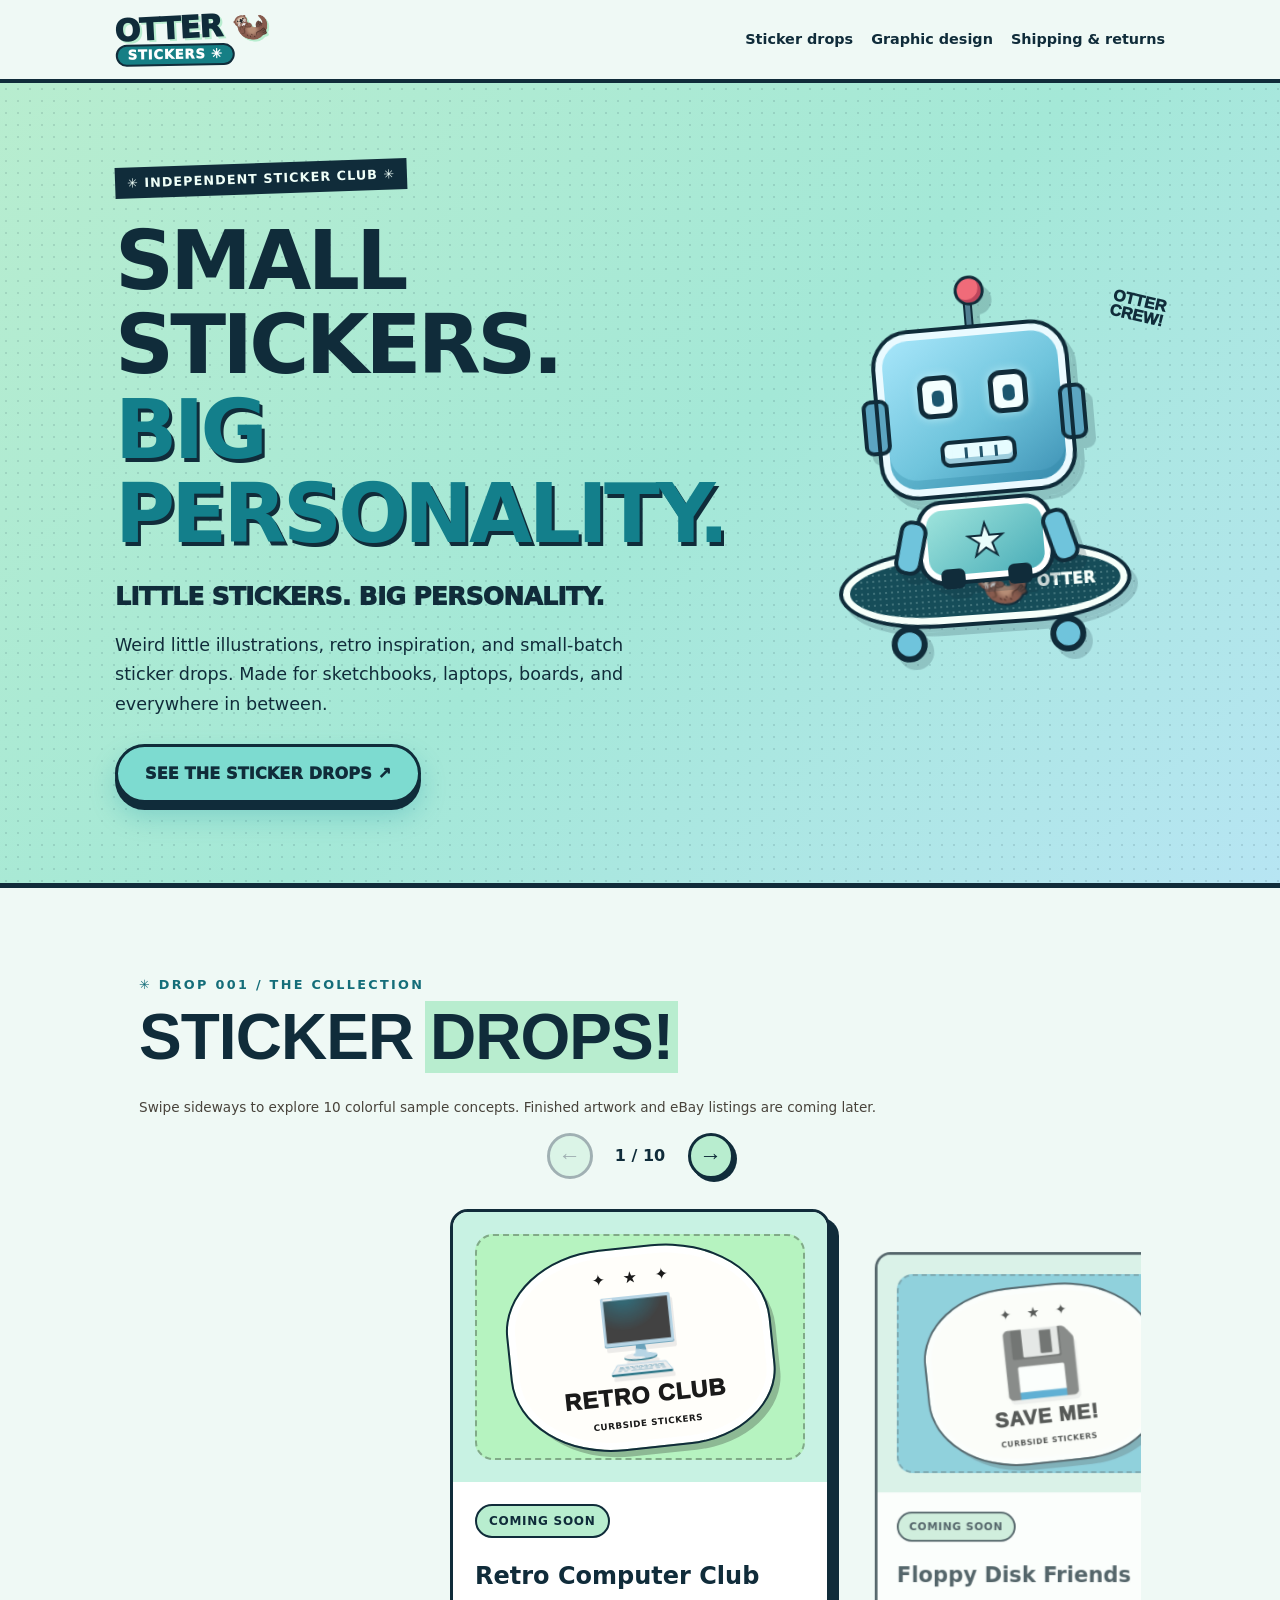
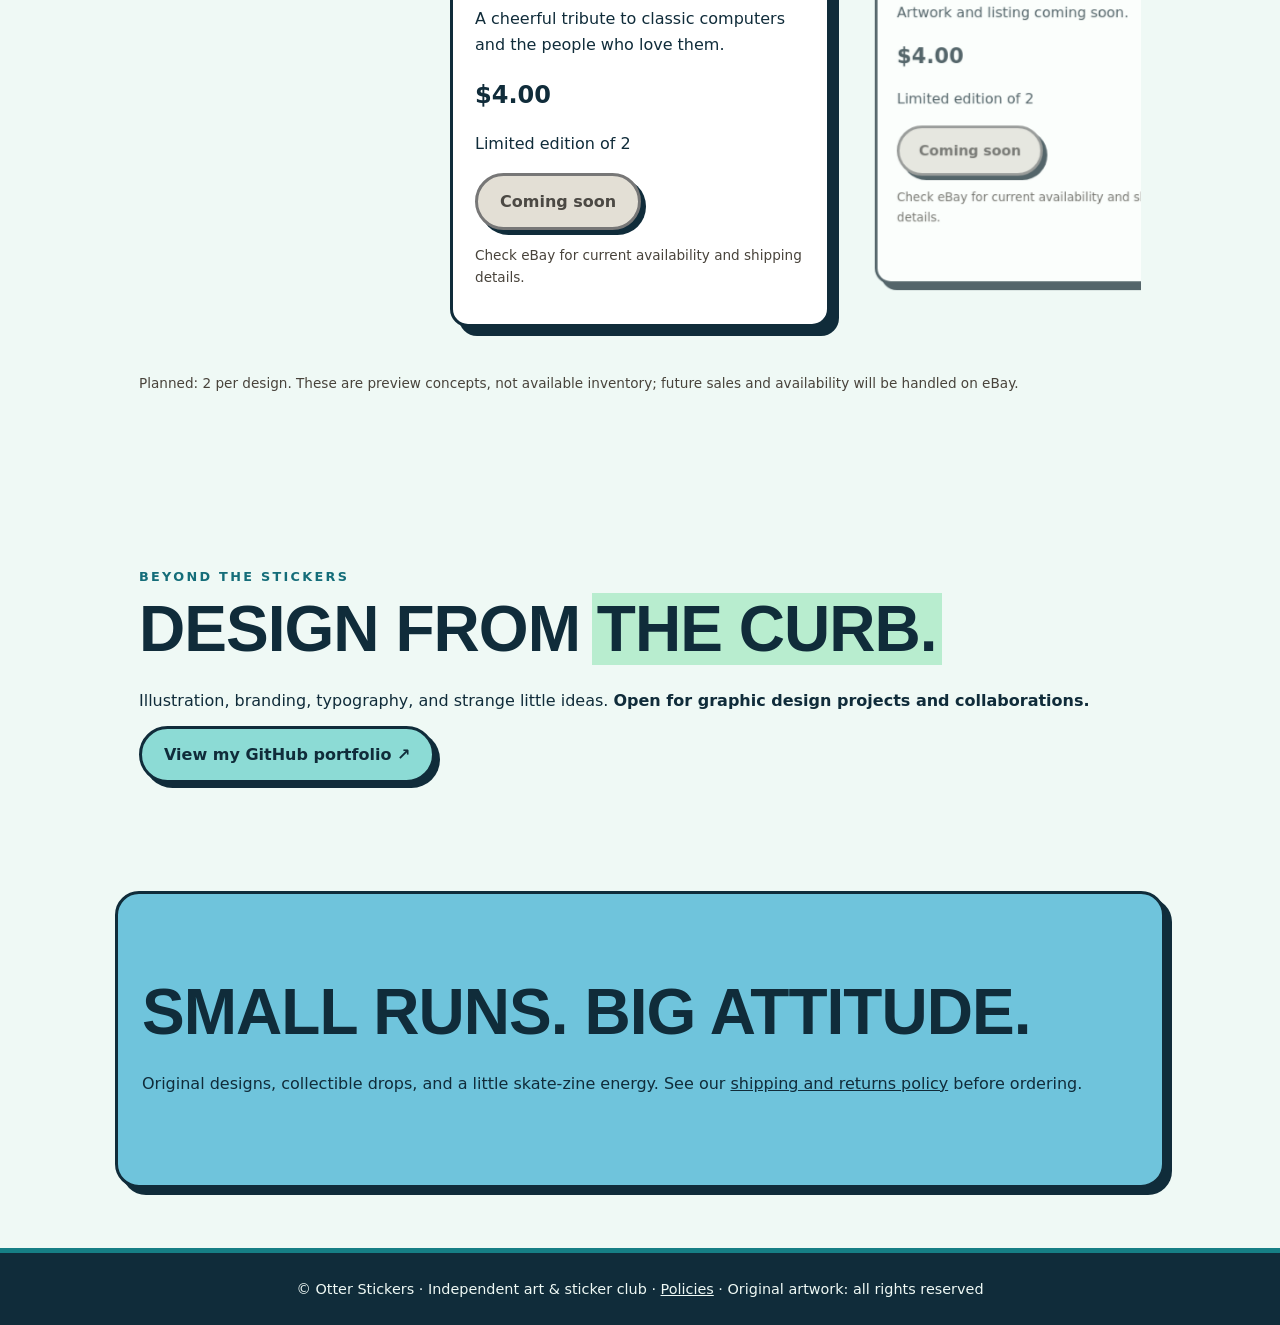
==== commit 25728cae: "Rebrand website from Curbside Stickers to Otter Stickers" ====
--- a/index.html
+++ b/index.html
@@ -6,9 +6,9 @@
        Change sticker details in products.json instead of here. -->
   <meta charset="UTF-8">
   <meta name="viewport" content="width=device-width, initial-scale=1">
-  <meta name="description" content="Curbside Stickers — original skate-inspired sticker art, limited-edition drops, and independent graphic design.">
+  <meta name="description" content="Otter Stickers — original skate-inspired sticker art, limited-edition drops, and independent graphic design.">
   <meta name="referrer" content="strict-origin-when-cross-origin">
-  <title>Curbside Stickers</title>
+  <title>Otter Stickers</title>
   <link rel="stylesheet" href="style.css">
   <!-- defer means load the script without blocking the page. -->
   <script src="catalog.js" defer></script>
@@ -17,7 +17,7 @@
 <body>
   <!-- 💙 SECTION 1: HEADER = logo and navigation links. -->
   <header>
-    <a class="logo" href="./"><span class="logo-main">CURBSIDE</span><span class="logo-sub">STICKERS ✳</span></a>
+    <a class="logo" href="./"><span class="logo-main">OTTER 🦦</span><span class="logo-sub">STICKERS ✳</span></a>
     <nav aria-label="Main navigation">
       <a href="#drops">Sticker drops</a>
       <a href="#portfolio">Graphic design</a>
@@ -29,8 +29,8 @@
     <!-- HERO: the welcome area. -->
     <section class="hero">
       <div class="hero-copy"><span class="eyebrow hero-tag">✳ INDEPENDENT STICKER CLUB ✳</span>
-      <h1>ART FOR<br><em>THE STREETS.</em></h1>
-      <p class="hero-kicker">STICKERS FOR EVERYTHING.</p>
+      <h1>SMALL STICKERS.<br><em>BIG PERSONALITY.</em></h1>
+      <p class="hero-kicker">LITTLE STICKERS. BIG PERSONALITY.</p>
       <p>Weird little illustrations, retro inspiration, and small-batch sticker drops. Made for sketchbooks, laptops, boards, and everywhere in between.</p>
       <a class="button" href="#drops">SEE THE STICKER DROPS ↗</a></div>
       <!-- 💙 One grouped illustration keeps the robot's feet on the skateboard at every screen size. -->
@@ -46,12 +46,12 @@
             <div class="board-deck">
               <!-- 🦦 Otter artwork is now printed on the skateboard's grip tape. -->
               <span class="griptape-otter" aria-hidden="true">🦦</span>
-              <span class="griptape-wordmark">CURBSIDE</span>
+              <span class="griptape-wordmark">OTTER</span>
             </div>
             <div class="board-wheel wheel-one"></div><div class="board-wheel wheel-two"></div>
           </div>
         </div>
-        <div class="hero-scribble">CURBSIDE<br>CREW!</div>
+        <div class="hero-scribble">OTTER<br>CREW!</div>
       </div>
     </section>
 
@@ -95,6 +95,6 @@
     </section>
   </main>
   <!-- 💙 SECTION 5: FOOTER = small print at the bottom. -->
-  <footer>© Curbside Stickers · Independent art &amp; sticker club · <a href="policies.html">Policies</a> · Original artwork: all rights reserved</footer>
+  <footer>© Otter Stickers · Independent art &amp; sticker club · <a href="policies.html">Policies</a> · Original artwork: all rights reserved</footer>
 </body>
 </html>
--- a/style.css
+++ b/style.css
@@ -659,3 +659,114 @@
   .otter-emoji { font-size: 4rem; }
   .otter-caption { font-size: .52rem; }
 }
+
+/* 24. 🛹 ROBOT RIDES THE BOARD — one responsive illustration scene.
+   The board and robot share the SAME coordinate system, preventing overlap.
+   The otter is a grip-tape graphic, not a separate floating sticker. */
+.hero-art {
+  min-height: 390px;
+  display: grid;
+  place-items: center;
+  overflow: visible;
+}
+.skate-scene {
+  position: relative;
+  width: 310px;
+  height: 360px;
+  max-width: 100%;
+  margin-inline: auto;
+}
+.skate-scene .cartoon-robot {
+  position: absolute;
+  top: 10px;
+  left: 55px;
+  width: 200px;
+  height: 272px;
+  transform: rotate(-5deg);
+  transform-origin: 50% 90%;
+  z-index: 3;
+}
+.skate-scene .robot-feet {
+  bottom: -1px;
+  left: 53px;
+  box-shadow: 67px 0 var(--ink);
+}
+.skate-scene .cartoon-board {
+  position: absolute;
+  width: 285px;
+  height: 120px;
+  left: 12px;
+  right: auto;
+  bottom: 0;
+  transform: rotate(-4deg);
+  filter: drop-shadow(6px 8px 0 #102c3a30);
+  z-index: 2;
+}
+.skate-scene .board-deck {
+  top: 6px;
+  height: 72px;
+  background: #164d59;
+  border: 7px solid #f6fffa;
+  outline: 4px solid var(--ink);
+  color: #f6fffa;
+  text-shadow: none;
+  gap: 8px;
+  overflow: hidden;
+  justify-content: flex-end;
+  padding-right: 25px;
+}
+.skate-scene .board-deck::before {
+  content: "";
+  position: absolute;
+  inset: 3px;
+  opacity: .22;
+  background-image: radial-gradient(#d3f7ee 1px, transparent 1px);
+  background-size: 6px 6px;
+}
+.griptape-otter {
+  position: relative;
+  font-size: 2.65rem;
+  line-height: 1;
+  transform: rotate(-9deg);
+  filter: drop-shadow(1px 2px 0 #102c3a);
+}
+.griptape-wordmark {
+  position: relative;
+  font-family: "Arial Rounded MT Bold", "Trebuchet MS", system-ui, sans-serif;
+  font-size: .95rem;
+  letter-spacing: .035em;
+  font-weight: 1000;
+}
+.skate-scene .board-wheel { top: 78px; background: #6fc4dc; }
+.skate-scene .wheel-one { left: 45px; }
+.skate-scene .wheel-two { right: 45px; }
+.hero-art .hero-scribble {
+  z-index: 4;
+  top: 5px;
+  right: 0;
+  font-family: "Arial Rounded MT Bold", "Trebuchet MS", ui-rounded, sans-serif;
+  font-size: 1rem;
+  text-align: center;
+  color: var(--ink);
+}
+/* A consistent bubbly headline with less cramped spacing on narrow screens. */
+.hero h1 {
+  font-family: ui-rounded, "Arial Rounded MT Bold", "Trebuchet MS", system-ui, sans-serif;
+  font-size: clamp(3.1rem, 6.4vw, 6.2rem);
+  font-weight: 900;
+  letter-spacing: -.045em;
+  line-height: 1.03;
+}
+.hero h1 em { display: inline-block; }
+.hero-copy { min-width: 0; }
+@media (max-width: 760px) {
+  .hero-art { min-height: 380px; }
+  .hero-art .hero-scribble { right: 3%; }
+  .hero h1 { font-size: clamp(3.1rem, 10vw, 5.3rem); }
+}
+@media (max-width: 370px) {
+  .hero-art { min-height: 340px; }
+  .skate-scene { transform: scale(.88); transform-origin: center center; }
+  .skate-scene .cartoon-robot { transform: rotate(-5deg); }
+  .skate-scene .cartoon-board { transform: rotate(-4deg); }
+}
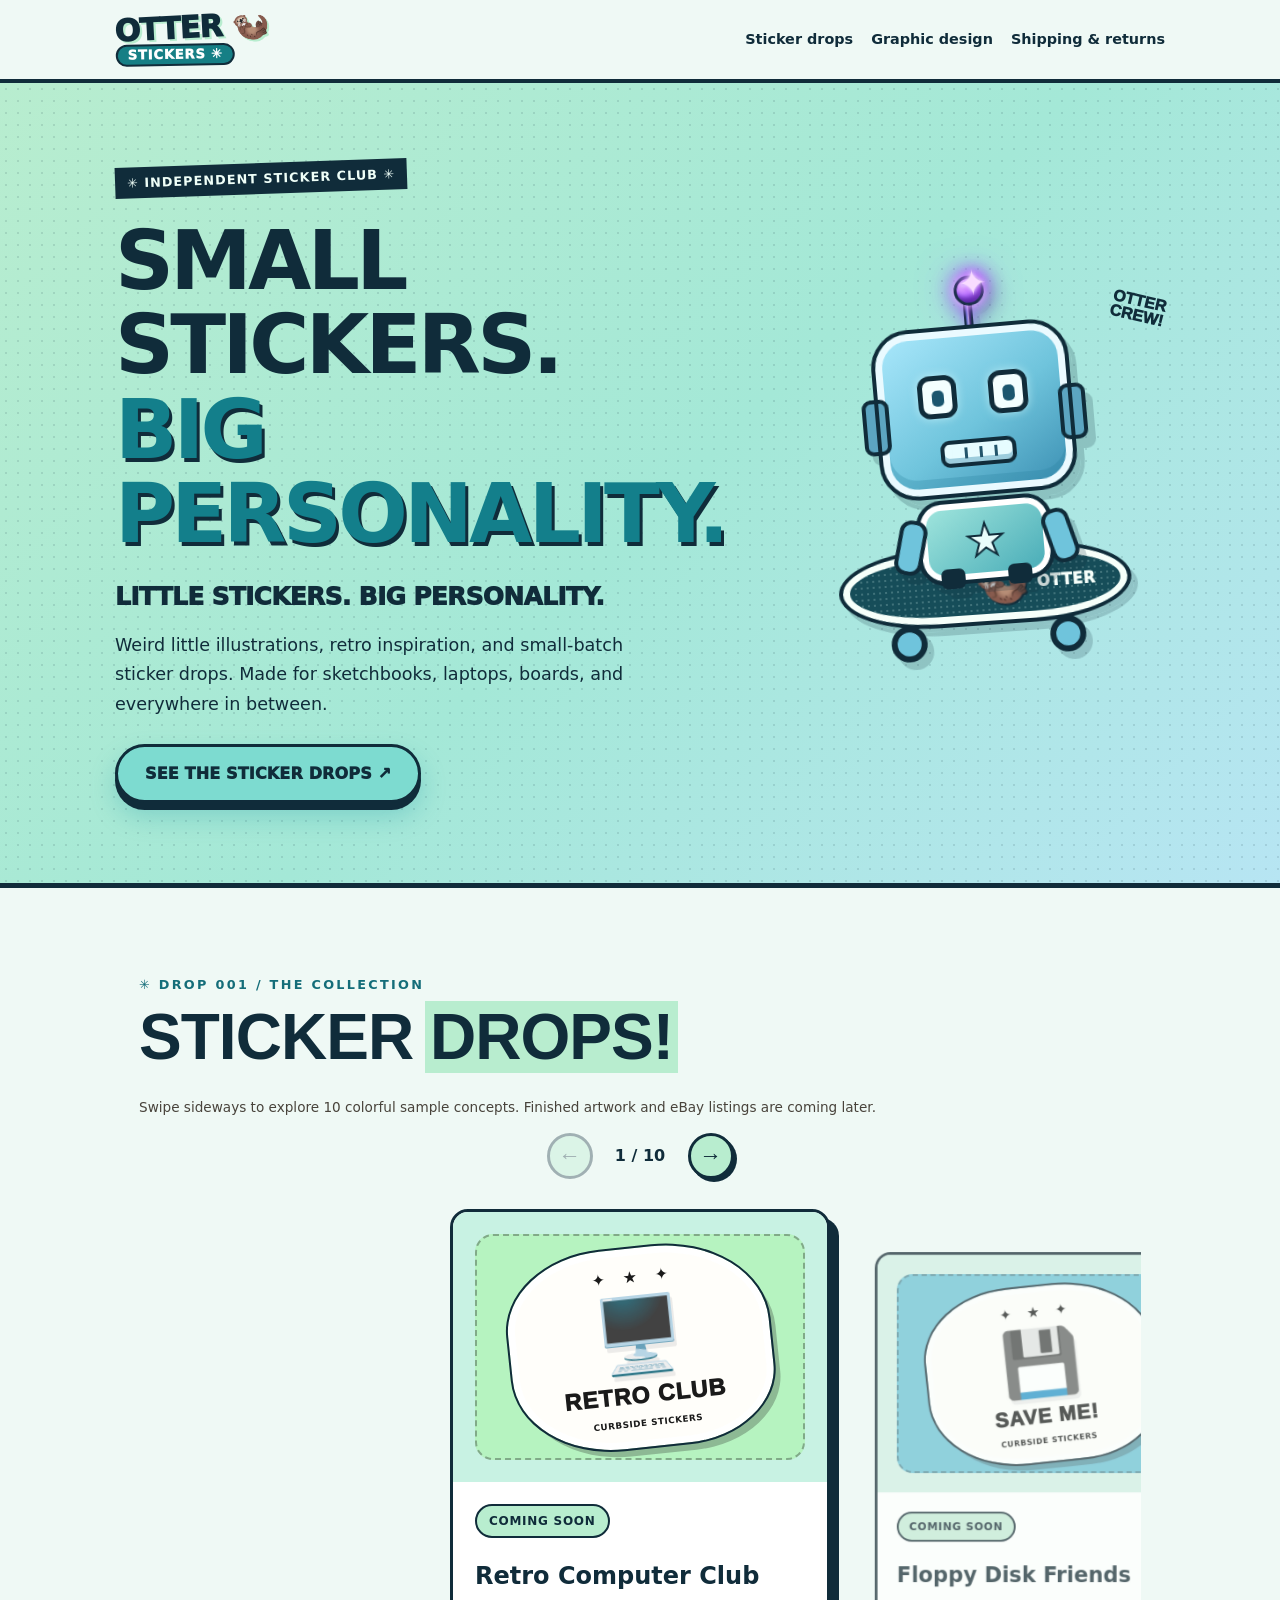
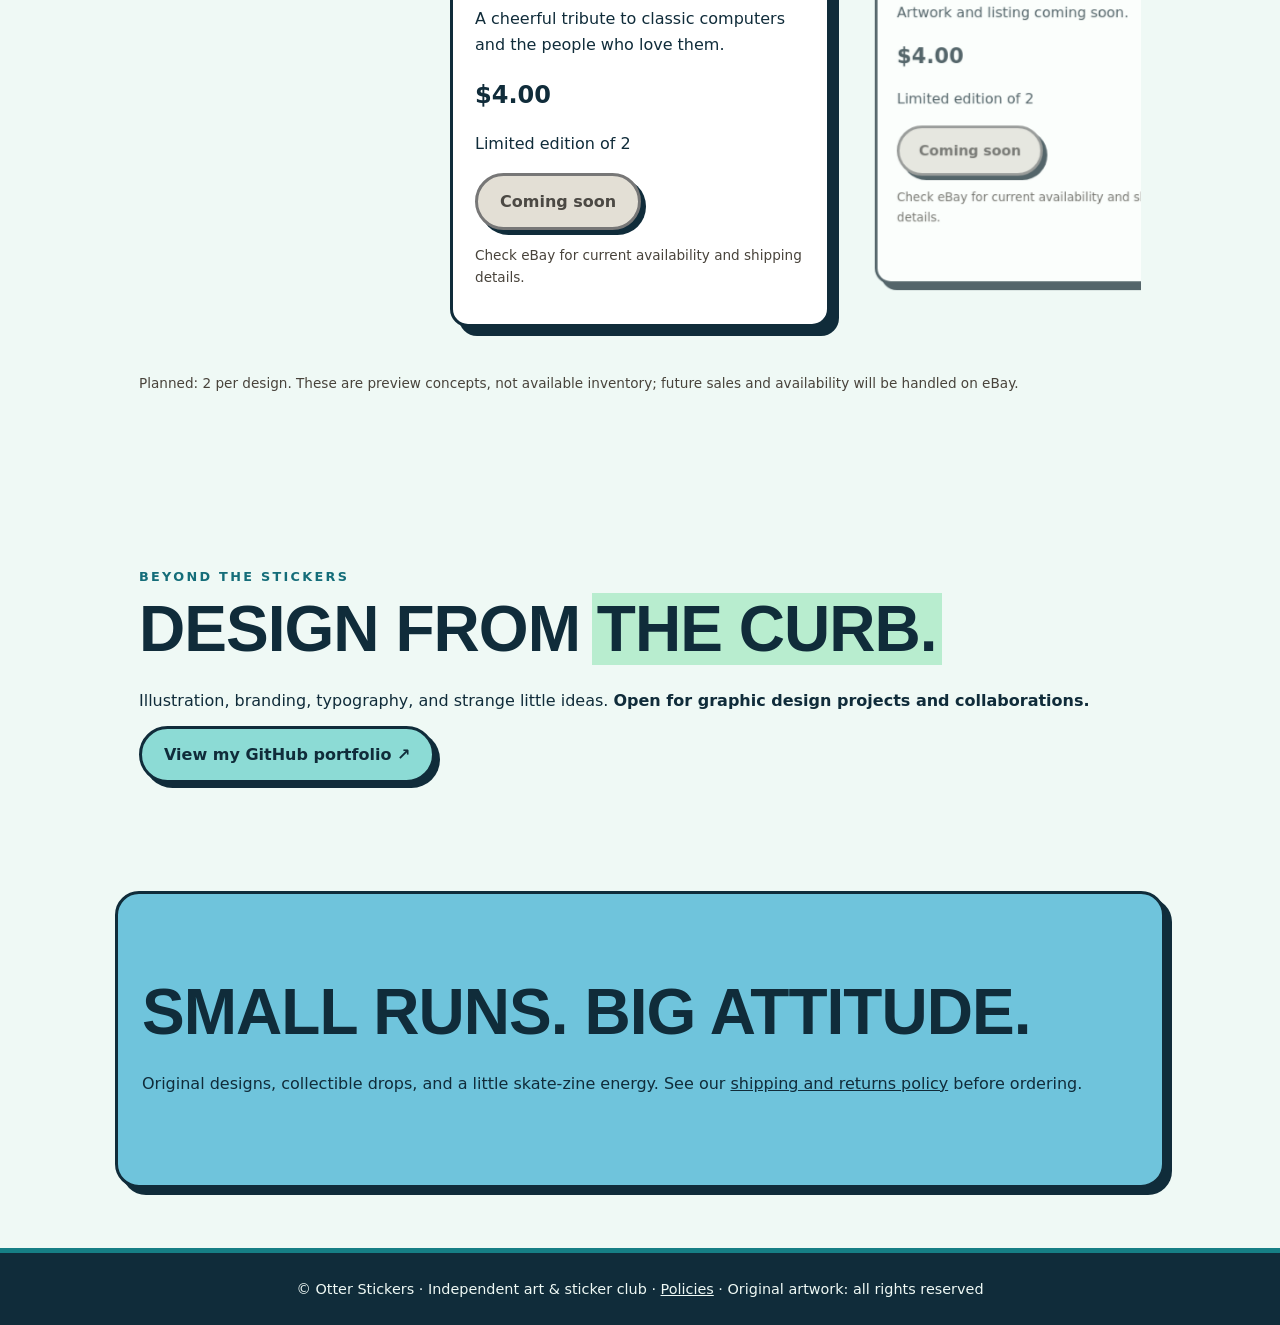
==== commit 5bc32707: "Make Small Stickers headline smaller and Big Personality more prominent" ====
--- a/index.html
+++ b/index.html
@@ -29,7 +29,7 @@
     <!-- HERO: the welcome area. -->
     <section class="hero">
       <div class="hero-copy"><span class="eyebrow hero-tag">✳ INDEPENDENT STICKER CLUB ✳</span>
-      <h1>SMALL STICKERS.<br><em>BIG PERSONALITY.</em></h1>
+      <h1><span class="hero-small-line">SMALL STICKERS.</span><em class="hero-big-line">BIG PERSONALITY.</em></h1>
       <p class="hero-kicker">LITTLE STICKERS. BIG PERSONALITY.</p>
       <p>Weird little illustrations, retro inspiration, and small-batch sticker drops. Made for sketchbooks, laptops, boards, and everywhere in between.</p>
       <a class="button" href="#drops">SEE THE STICKER DROPS ↗</a></div>
--- a/style.css
+++ b/style.css
@@ -1,5 +1,5 @@
 /*
-  CURBSIDE STICKERS — DESIGN SYSTEM
+  OTTER STICKERS — DESIGN SYSTEM
   ====================================
   CSS controls HOW the HTML looks.
 
@@ -253,7 +253,7 @@
 @media (prefers-reduced-motion: reduce) { .products { scroll-behavior: auto; } }
 
 /*
-  16. CURBSIDE CARTOON CLUB — BRAND THEME
+  16. OTTER CARTOON CLUB — BRAND THEME
   =======================================
   Change the colors below to customize the whole site.
   This section intentionally overrides earlier starter styles.
@@ -498,7 +498,7 @@
   .hero-copy > .button { transition: none; }
 }
 
-/* 21. 🌊 CURBSIDE COAST — cool green / teal / blue palette
+/* 21. 🌊 OTTER COAST — cool green / teal / blue palette
    Beginner tip: edit these six swatches to recolor the entire shop.
    This section intentionally overrides the earlier warm palette.
    Contrast: dark navy outlines keep buttons and text easy to read.
@@ -770,3 +770,44 @@
   .skate-scene .cartoon-robot { transform: rotate(-5deg); }
   .skate-scene .cartoon-board { transform: rotate(-4deg); }
 }
+
+/* 25. 💜 SPARKLING PURPLE 3D ANTENNA
+   Pure CSS: no downloads, no scripts. Subtle animation and reduced-motion support. */
+.skate-scene .robot-antenna {
+  isolation: isolate;
+  background: linear-gradient(90deg, #344c7d 0%, #a2a8ff 36%, #f3ddff 54%, #6546a7 100%);
+  box-shadow: inset -2px 0 2px #30245d, 0 0 12px #b67cff99, 0 0 22px #8c5cff77;
+}
+.skate-scene .robot-antenna::before {
+  background: radial-gradient(circle at 32% 23%, #fff 0 9%, #f4c5ff 19%, #b779ff 45%, #6a36d4 80%);
+  box-shadow: inset -4px -5px 5px #55239c, 0 0 9px #f7d3ff, 0 0 20px #b35cff, 0 0 36px #9147ffbb;
+  animation: otter-antenna-pulse 2.7s ease-in-out infinite;
+}
+.skate-scene .robot-antenna::after {
+  content: "✦";
+  position: absolute;
+  top: -39px;
+  left: -18px;
+  width: 55px;
+  height: 55px;
+  display: grid;
+  place-items: center;
+  color: #f9dcff;
+  font: 900 35px/1 system-ui, sans-serif;
+  text-shadow: 0 0 4px white, 0 0 12px #d788ff, 0 0 22px #933dff;
+  filter: drop-shadow(0 0 6px #b65dff);
+  animation: otter-antenna-sparkle 2.7s ease-in-out infinite;
+  pointer-events: none;
+}
+@keyframes otter-antenna-pulse {
+  0%, 100% { box-shadow: inset -4px -5px 5px #55239c, 0 0 9px #f7d3ff, 0 0 20px #b35cff, 0 0 32px #9147ff99; }
+  50% { box-shadow: inset -4px -5px 5px #55239c, 0 0 15px white, 0 0 30px #c86cff, 0 0 48px #9147ffdd; }
+}
+@keyframes otter-antenna-sparkle {
+  0%, 100% { opacity: .6; transform: rotate(-12deg) scale(.75); }
+  50% { opacity: 1; transform: rotate(18deg) scale(1.18); }
+}
+@media (prefers-reduced-motion: reduce) {
+  .skate-scene .robot-antenna::before,
+  .skate-scene .robot-antenna::after { animation: none; }
+}
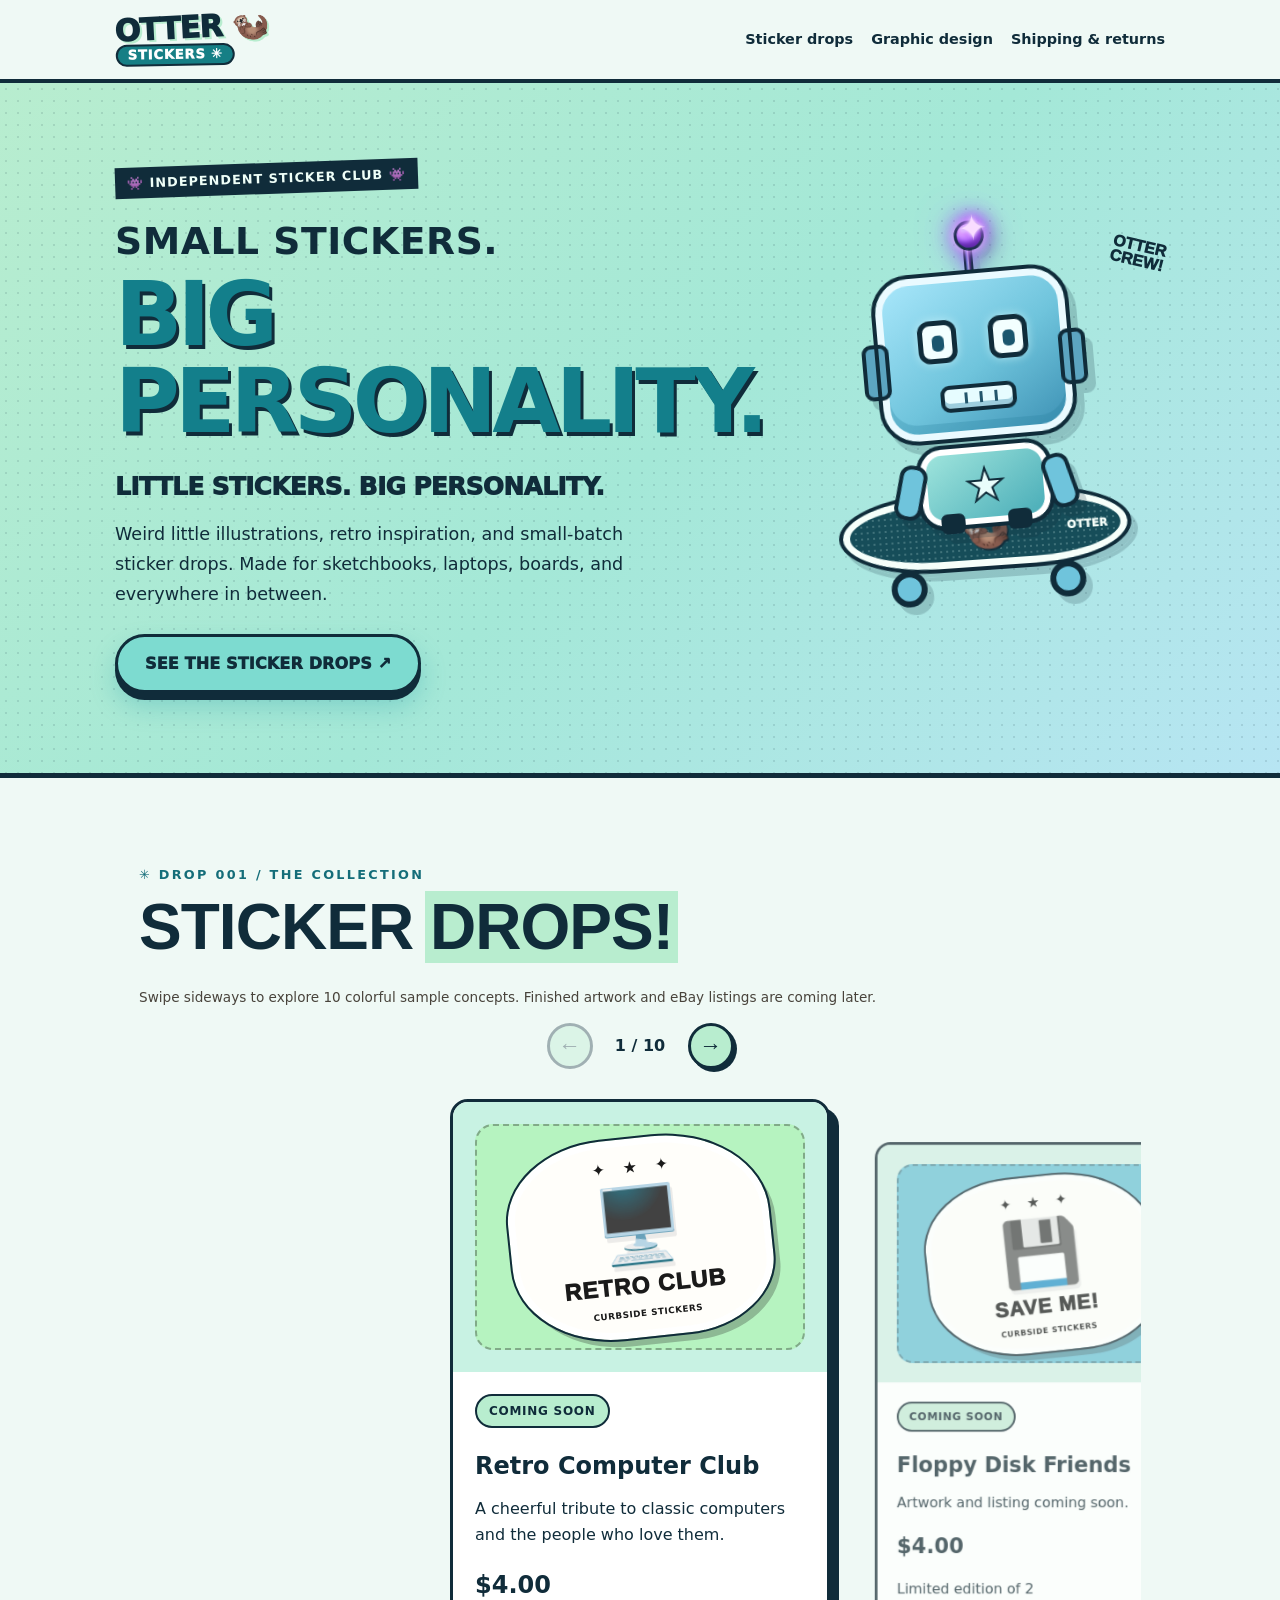
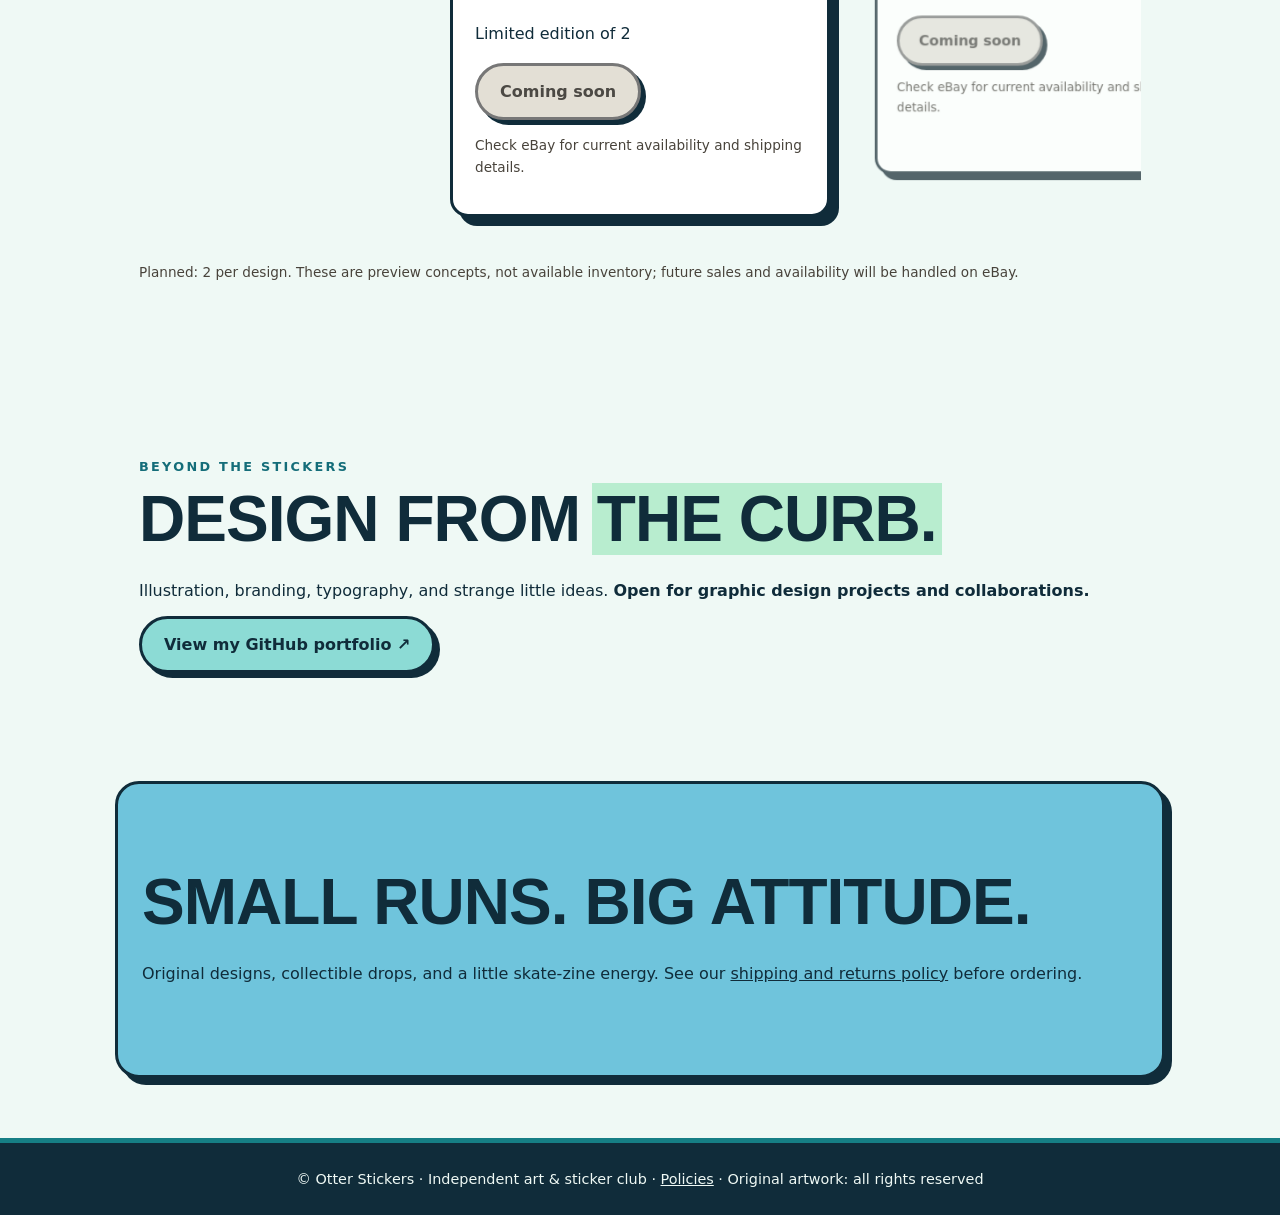
==== commit 44e86050: "Update homepage eyebrow to alien sticker club tagline" ====
--- a/index.html
+++ b/index.html
@@ -28,7 +28,7 @@
   <main>
     <!-- HERO: the welcome area. -->
     <section class="hero">
-      <div class="hero-copy"><span class="eyebrow hero-tag">✳ INDEPENDENT STICKER CLUB ✳</span>
+      <div class="hero-copy"><span class="eyebrow hero-tag">👾 INDEPENDENT STICKER CLUB 👾</span>
       <h1><span class="hero-small-line">SMALL STICKERS.</span><em class="hero-big-line">BIG PERSONALITY.</em></h1>
       <p class="hero-kicker">LITTLE STICKERS. BIG PERSONALITY.</p>
       <p>Weird little illustrations, retro inspiration, and small-batch sticker drops. Made for sketchbooks, laptops, boards, and everywhere in between.</p>
--- a/style.css
+++ b/style.css
@@ -811,3 +811,53 @@
   .skate-scene .robot-antenna::before,
   .skate-scene .robot-antenna::after { animation: none; }
 }
+
+/* 26. 🦦 HERO TYPE HIERARCHY — quiet first line, big confident second line. */
+.hero h1 .hero-small-line {
+  display: block;
+  font-size: .46em;
+  line-height: 1.2;
+  letter-spacing: .015em;
+  margin-bottom: .18em;
+}
+.hero h1 .hero-big-line {
+  display: block;
+  font-size: 1.08em;
+  line-height: .99;
+  letter-spacing: -.055em;
+  overflow-wrap: normal;
+}
+@media (max-width: 760px) {
+  .hero h1 .hero-small-line { font-size: .48em; }
+  .hero h1 .hero-big-line { font-size: clamp(2.3rem, 10vw, 4.8rem); letter-spacing: -.055em; }
+}
+
+/* 27. 🦦 GRIPTAPE ALIGNMENT FIX
+   Center the otter independently of the CURBSIDE label.
+   Flex centering previously pushed the emoji sideways on narrow screens. */
+.skate-scene .board-deck {
+  display: flex;
+  align-items: center;
+  justify-content: center;
+  padding: 0;
+}
+.skate-scene .griptape-otter {
+  position: absolute;
+  z-index: 2;
+  top: 50%;
+  left: 50%;
+  margin: 0;
+  transform: translate(-50%, -50%) rotate(-7deg);
+  transform-origin: center;
+  line-height: 1;
+  font-size: 2.45rem;
+}
+.skate-scene .griptape-wordmark {
+  position: absolute;
+  z-index: 2;
+  right: 13px;
+  top: 50%;
+  transform: translateY(-50%);
+  font-size: .68rem;
+  letter-spacing: .01em;
+}
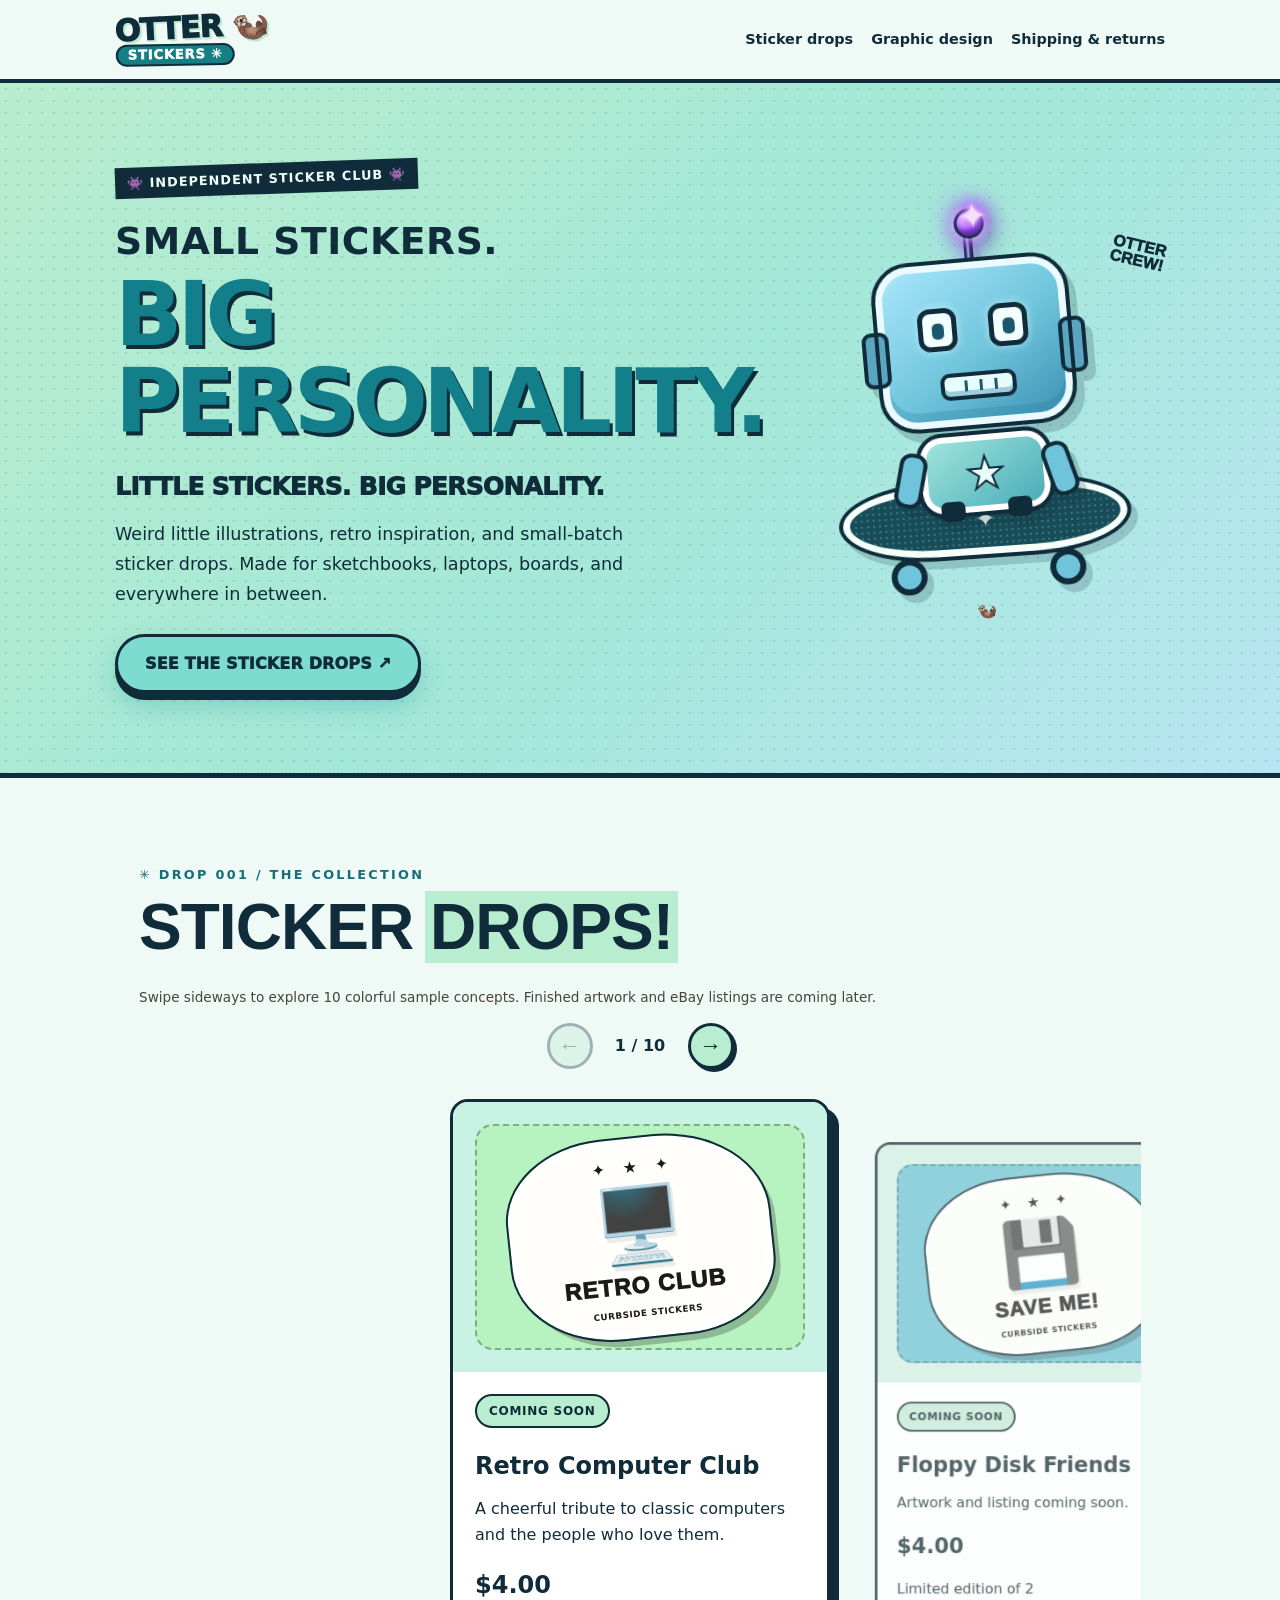
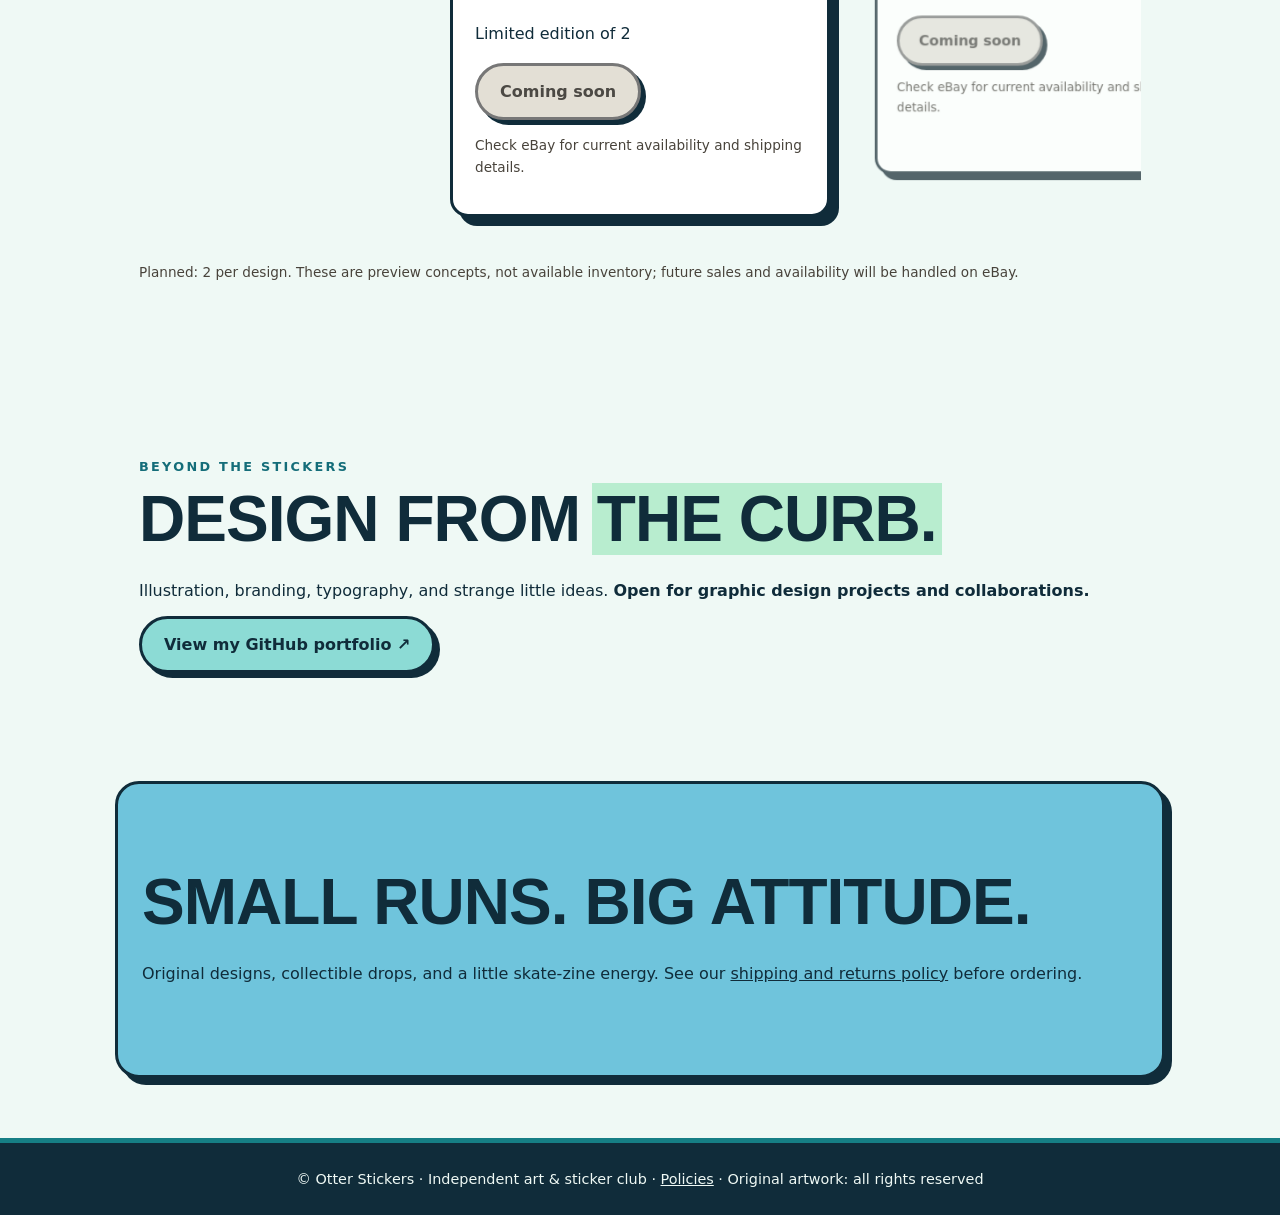
==== commit 6043a5a0: "Move otter into standalone mascot sticker and simplify skateboard griptape" ====
--- a/index.html
+++ b/index.html
@@ -44,13 +44,13 @@
           </div>
           <div class="cartoon-board">
             <div class="board-deck">
-              <!-- 🦦 Otter artwork is now printed on the skateboard's grip tape. -->
-              <span class="griptape-otter" aria-hidden="true">🦦</span>
-              <span class="griptape-wordmark">OTTER</span>
+              <!-- Clean skateboard grip tape; the otter now rides as a separate mascot sticker. -->
+              <span class="board-grip-detail" aria-hidden="true">✦</span>
             </div>
             <div class="board-wheel wheel-one"></div><div class="board-wheel wheel-two"></div>
           </div>
         </div>
+        <div class="otter-mascot" aria-hidden="true"><span>🦦</span></div>
         <div class="hero-scribble">OTTER<br>CREW!</div>
       </div>
     </section>
--- a/style.css
+++ b/style.css
@@ -861,3 +861,25 @@
   font-size: .68rem;
   letter-spacing: .01em;
 }
+
+/* 28. 🦦 FACE-FIRST GRIPTAPE
+   The full-body emoji was too tiny to recognize on a narrow skateboard.
+   Enlarge it, clip to the face area, and move it toward the visible nose. */
+.skate-scene .griptape-otter {
+  left: 39%;
+  top: 44%;
+  width: 61px;
+  height: 48px;
+  overflow: hidden;
+  display: block;
+  text-align: center;
+  font-family: "Apple Color Emoji", "Segoe UI Emoji", "Noto Color Emoji", sans-serif;
+  font-size: 4.2rem;
+  line-height: 1;
+  transform: translate(-50%, -50%) rotate(-7deg);
+  filter: drop-shadow(0 1px 1px #0008);
+}
+.skate-scene .griptape-wordmark {
+  right: 17px;
+  font-size: .75rem;
+}
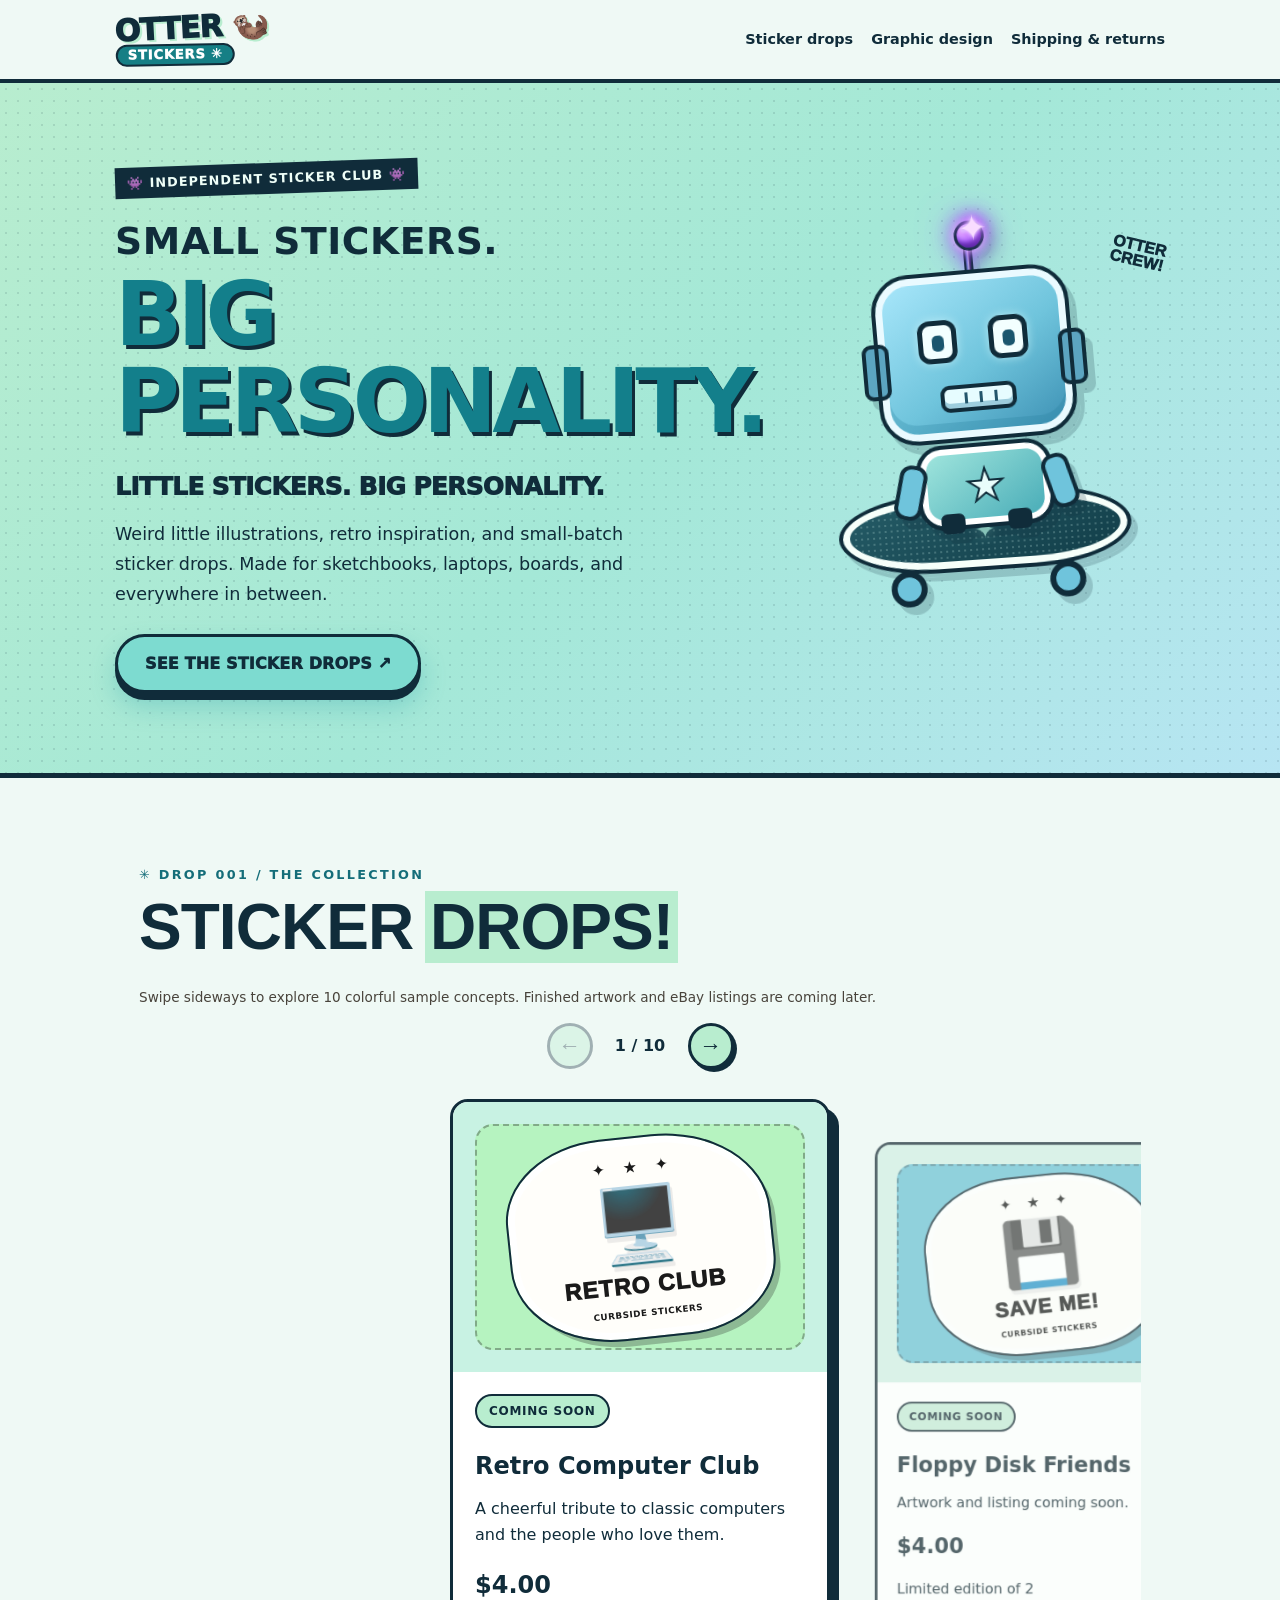
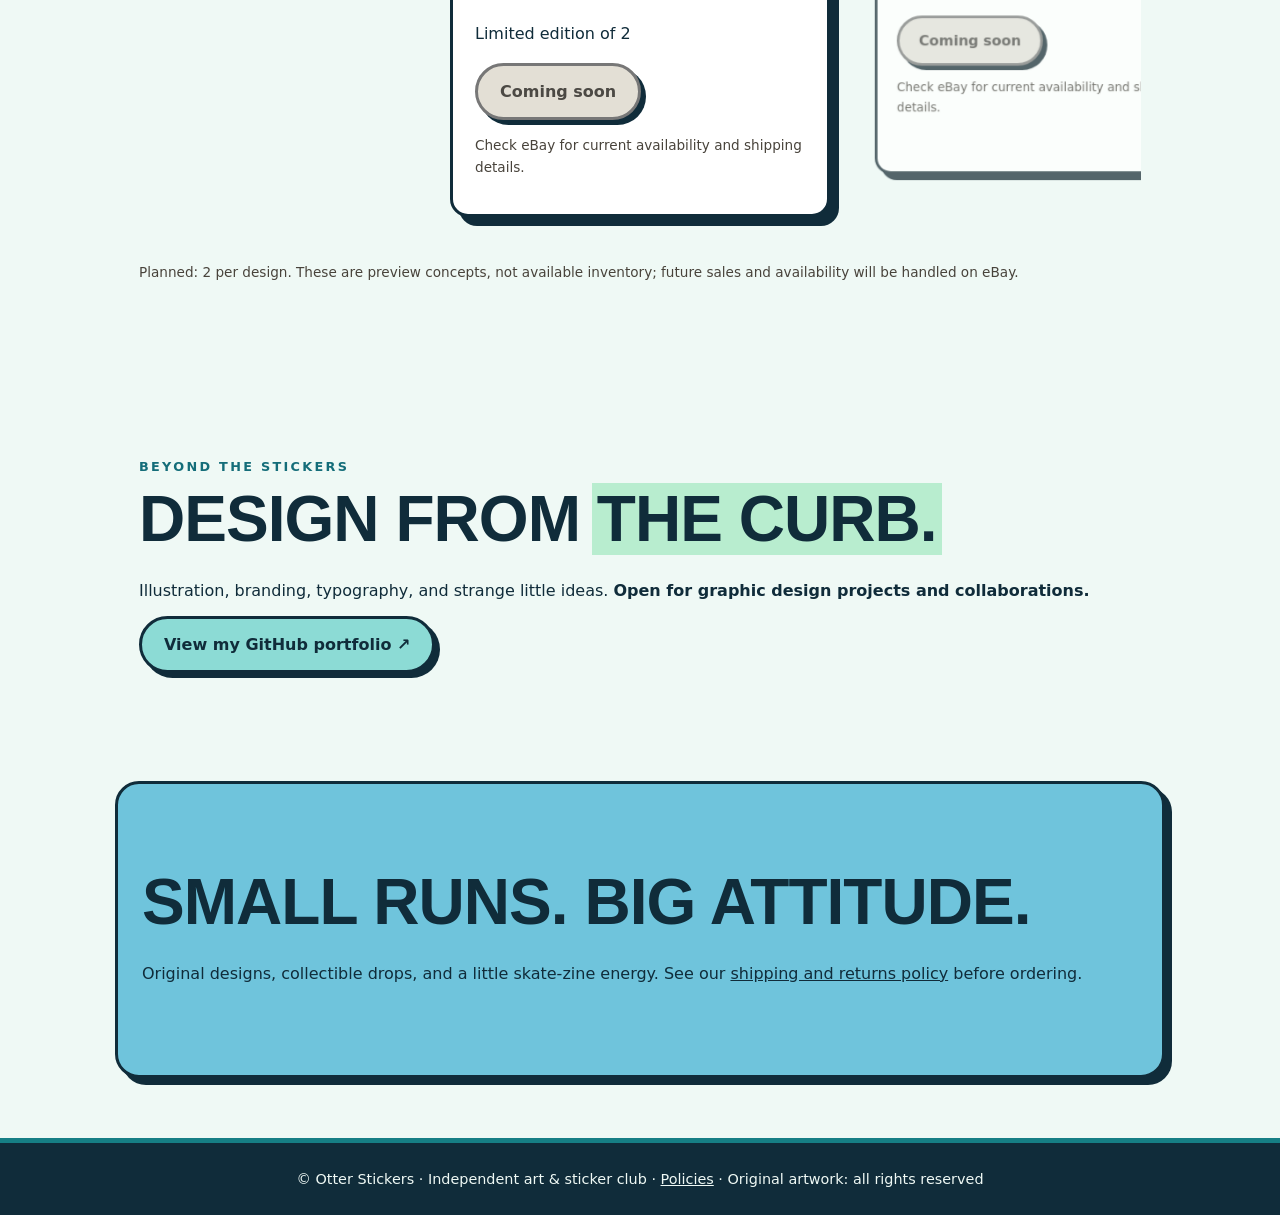
==== commit 82ed0a2b: "Remove floating otter mascot below skateboard" ====
--- a/index.html
+++ b/index.html
@@ -50,7 +50,7 @@
             <div class="board-wheel wheel-one"></div><div class="board-wheel wheel-two"></div>
           </div>
         </div>
-        <div class="otter-mascot" aria-hidden="true"><span>🦦</span></div>
+        
         <div class="hero-scribble">OTTER<br>CREW!</div>
       </div>
     </section>
--- a/style.css
+++ b/style.css
@@ -883,3 +883,49 @@
   right: 17px;
   font-size: .75rem;
 }
+
+/* 29. 🦦 CLEAN SKATEBOARD + OTTER MASCOT
+   No cramped emoji or lettering on the grip tape.
+   Otter gets its own sticker-style spot, clear of the robot and wheels. */
+.skate-scene .board-deck {
+  display: flex;
+  justify-content: center;
+  align-items: center;
+  padding: 0;
+  background: linear-gradient(155deg, #245b66, #123e49);
+}
+.skate-scene .board-grip-detail {
+  position: relative;
+  z-index: 2;
+  color: #a4e8d7;
+  font: 900 1.6rem/1 system-ui, sans-serif;
+  text-shadow: 0 0 12px #a4e8d788;
+}
+.hero-art .otter-mascot {
+  position: absolute;
+  z-index: 5;
+  right: 2%;
+  bottom: 16%;
+  width: 84px;
+  height: 84px;
+  display: grid;
+  place-items: center;
+  border: 5px solid #f6fffa;
+  outline: 3px solid var(--ink);
+  border-radius: 50%;
+  background: #b8edcf;
+  box-shadow: 5px 7px 0 #102c3a33;
+  transform: rotate(12deg);
+  pointer-events: none;
+}
+.hero-art .otter-mascot span {
+  font: 3.4rem/1 "Apple Color Emoji", "Segoe UI Emoji", "Noto Color Emoji", sans-serif;
+}
+@media (max-width: 760px) {
+  .hero-art .otter-mascot { right: 3%; bottom: 14%; width: 76px; height: 76px; }
+  .hero-art .otter-mascot span { font-size: 3rem; }
+}
+@media (max-width: 370px) {
+  .hero-art .otter-mascot { right: 1%; bottom: 11%; width: 65px; height: 65px; }
+  .hero-art .otter-mascot span { font-size: 2.6rem; }
+}
